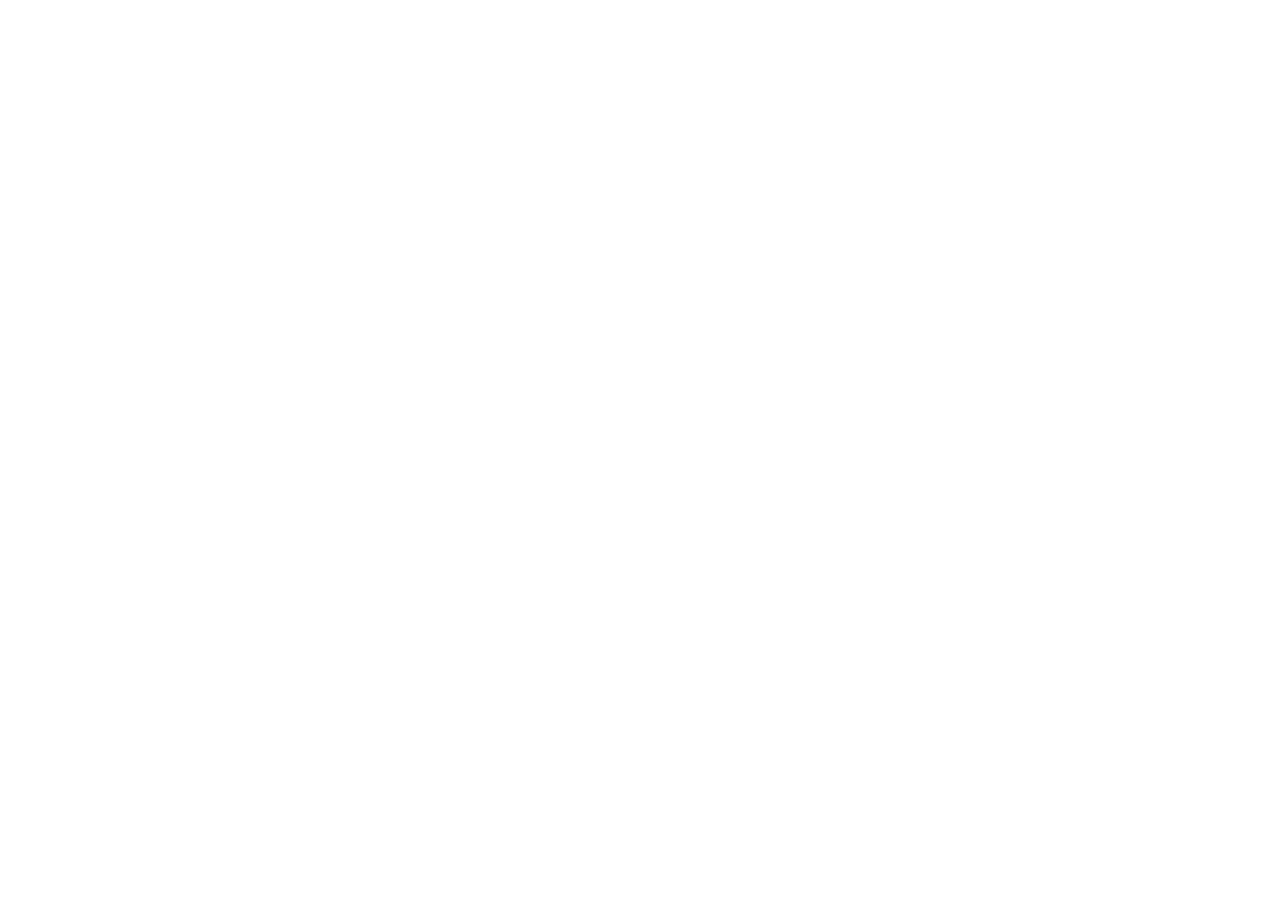
==== brum-ai/index.html @ 423e6ffe "Update index - change H1 to be 5.5em" ====
<!DOCTYPE html>
<html lang="en">
<head>
	
	<title>BRUM.AI</title>

	<link href='https://fonts.googleapis.com/css?family=Roboto' rel='stylesheet' type='text/css'>

	<style type="text/css">
		body {
			font-family: 'Roboto', sans-serif;
			padding-top: 20%;
		}
		
		h1 {
			font-size: 5.5em;
			font-weight: normal;
			margin: 0;
			text-align: center;
			width: 100%;
		}
		
		h4 {
			font-weight: normal;
			text-align: center;
		}
		
		p {
			font-weight: normal;
			text-align: center;
		}
		
		@-webkit-keyframes fadeIn { from { opacity: 0; } to { opacity: 1; } }
		@-moz-keyframes fadeIn { from { opacity: 0; } to { opacity: 1; } }
		@keyframes fadeIn { from { opacity: 0; } to { opacity: 1; } }
		
		.fade-in {
			opacity: 0;
			-webkit-animation: fadeIn ease-in 1;
			-moz-animation: fadeIn ease-in 1;
			animation: fadeIn ease-in 1;
			
			-webkit-animation-fill-mode: forwards;
			-moz-animation-fill-mode: forwards;
			animation-fill-mode: forwards;
			
			-webkit-animation-duration: 1s;
			-moz-animation-duration: 1s;
			animation-duration: 1s;
		}
		
		.fade-in.fast {
			-webkit-animation-delay: .1s;
			-moz-animation-delay: .1s;
			animation-delay: .1s;
		}
		
		.fade-in.slow {
			-webkit-animation-delay: 1.25s;
			-moz-animation-delay: 1.25s;
			animation-delay: 1.25s;
		}
	</style>
</head>
<body>
	<h1 class="fade-in fast">BRUM AI</h1>
	<h4 class="fade-in slow">A placeholder page for the design makeover of BRUM.AI 2020 </h4>
	
	<!-- Google Analytics to come here -->
	<!--<script></script>-->
</body>
</html>
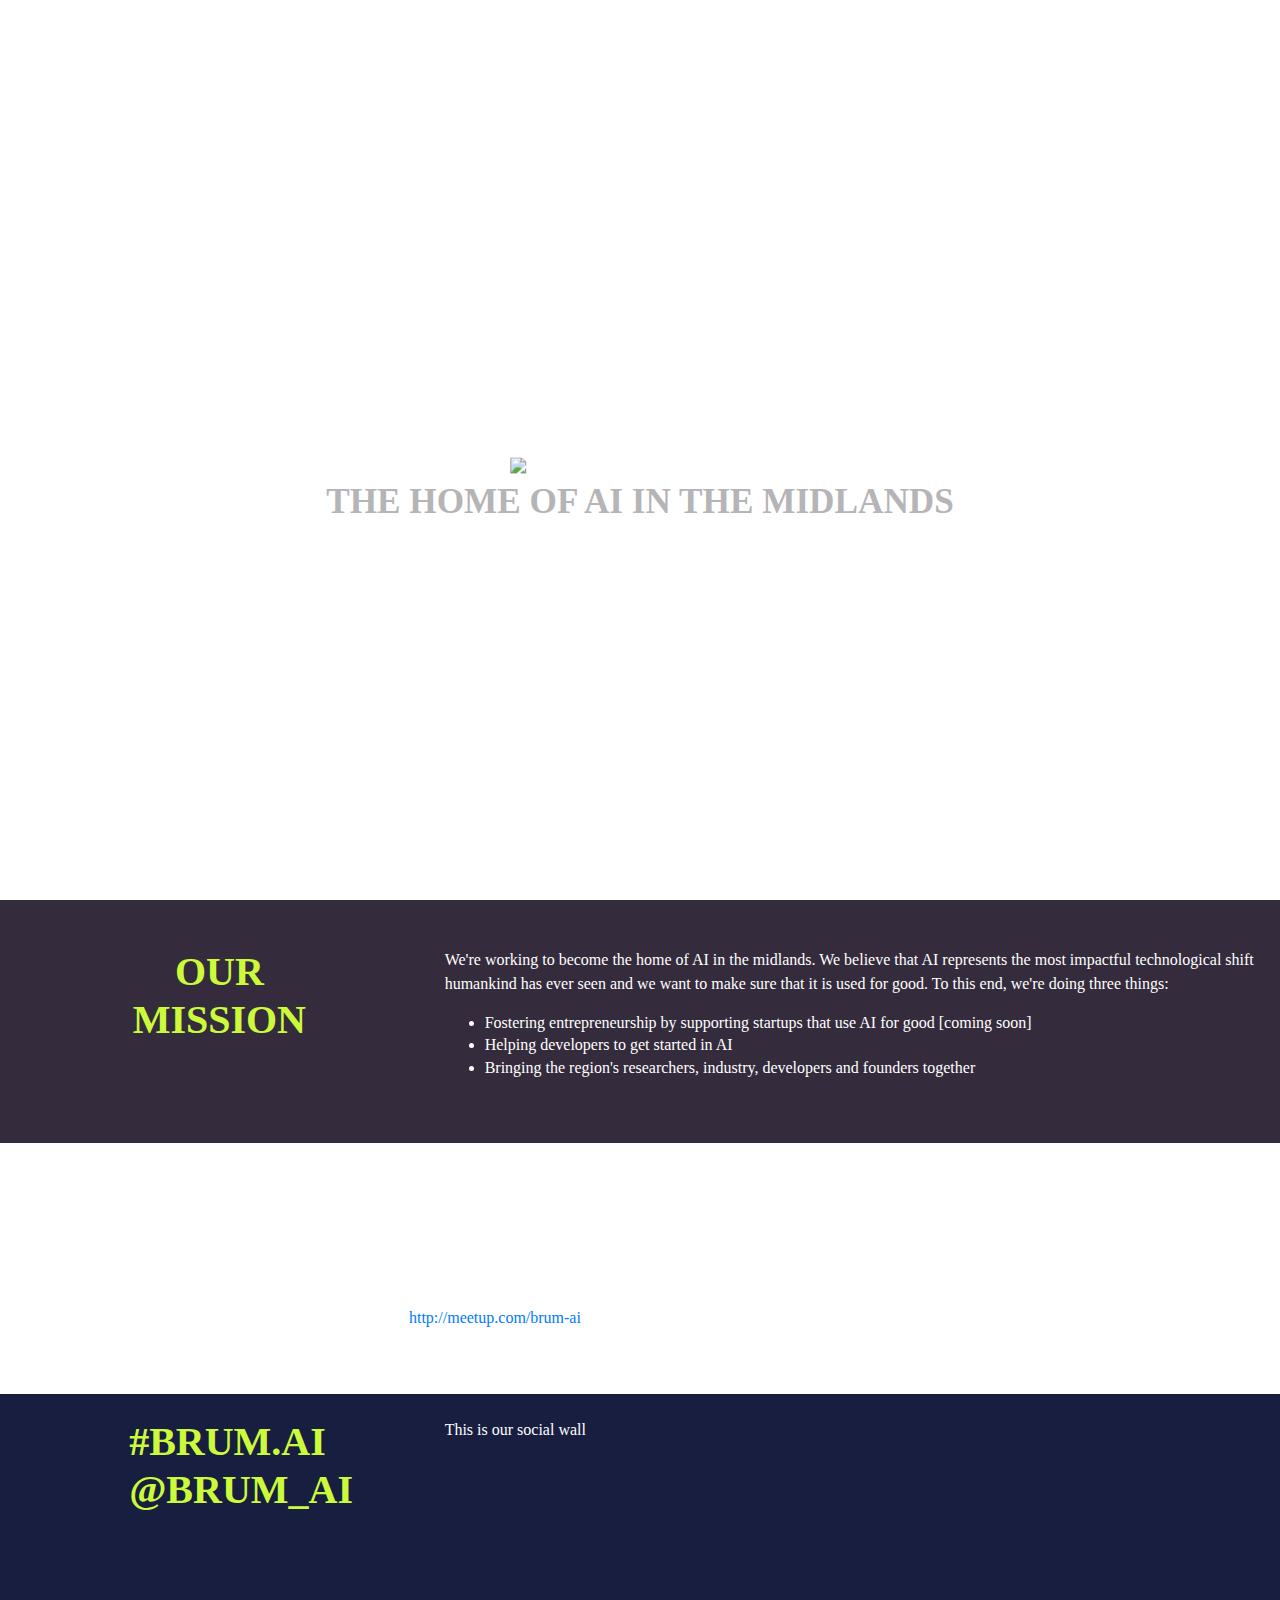
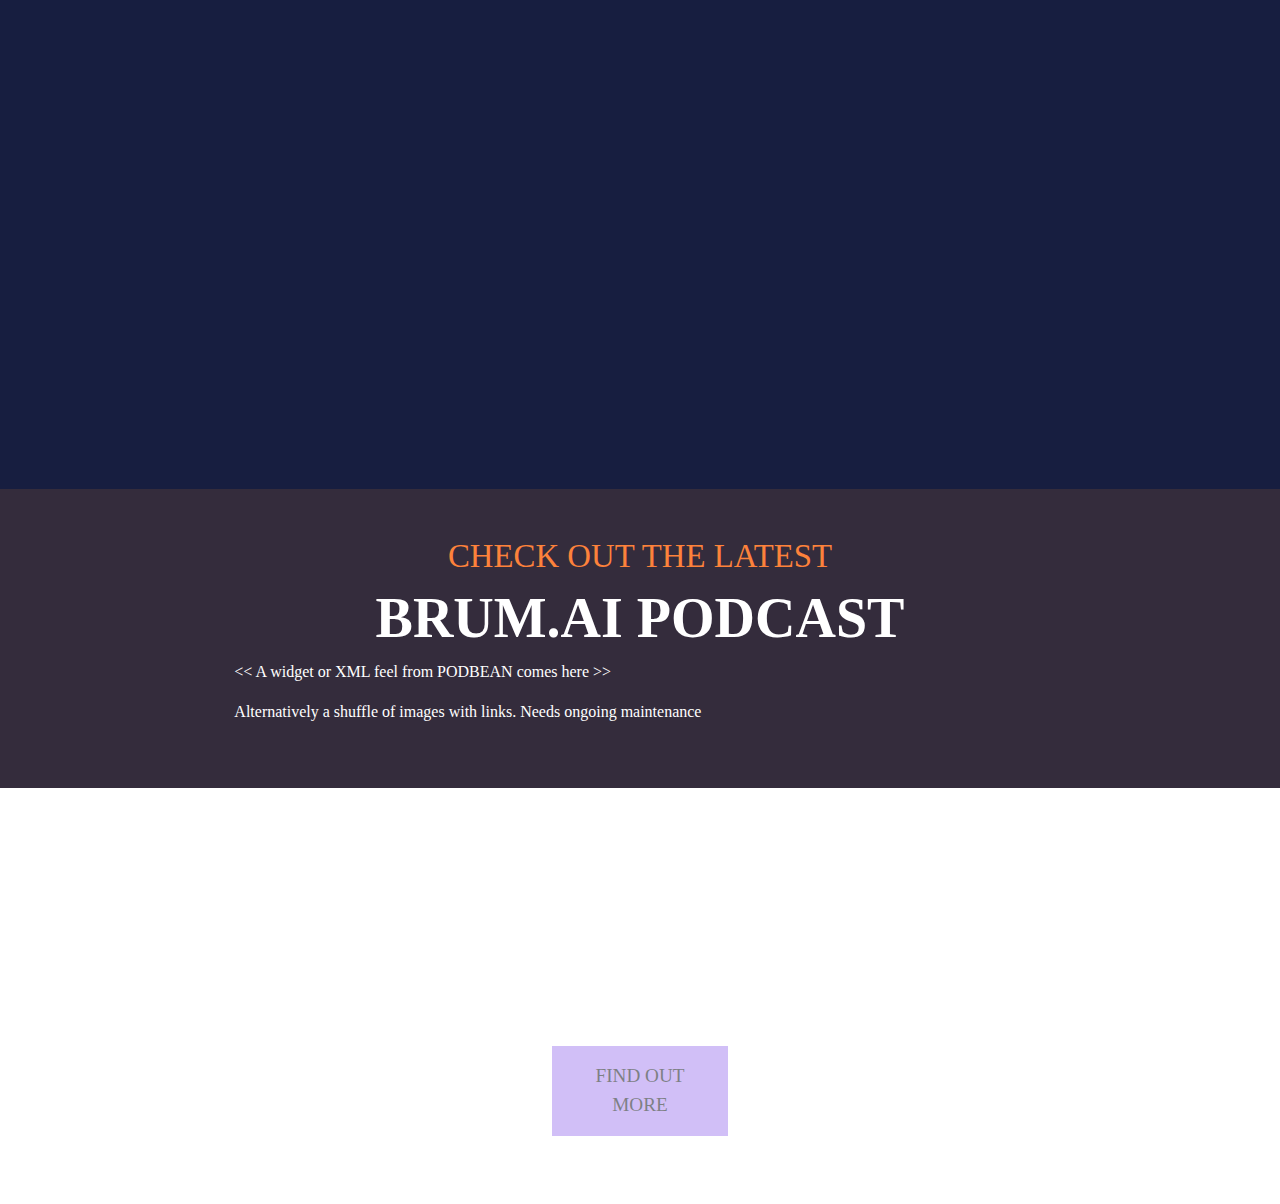
==== commit da019bb7: "Main logo added, lots of updates" ====
--- a/brum-ai/index.html
+++ b/brum-ai/index.html
@@ -1,72 +1,154 @@
 <!DOCTYPE html>
 <html lang="en">
-<head>
-	
-	<title>BRUM.AI</title>
 
-	<link href='https://fonts.googleapis.com/css?family=Roboto' rel='stylesheet' type='text/css'>
+  <head>
+    <meta charset="utf-8">
+    <!-- Bootstrap 4 is mobile-first - viewport -->
+    <meta name="viewport" content="width=device-width, initial-scale=1">
+    <!-- Bootstrap 4 CDN -->
+    <!-- Latest compiled and minified CSS -->
+    <link rel="stylesheet" href="https://maxcdn.bootstrapcdn.com/bootstrap/4.4.1/css/bootstrap.min.css">
+    <!-- Latest compiled JavaScript -->
+    <script src="https://maxcdn.bootstrapcdn.com/bootstrap/4.4.1/js/bootstrap.min.js"></script>
+    <!-- Our internal CSS sheet last -->
+    <link rel="stylesheet" type="text/css" href="style.css">
+    <title> BRUM AI </title>
+  </head>
 
-	<style type="text/css">
-		body {
-			font-family: 'Roboto', sans-serif;
-			padding-top: 20%;
-		}
-		
-		h1 {
-			font-size: 5.5em;
-			font-weight: normal;
-			margin: 0;
-			text-align: center;
-			width: 100%;
-		}
-		
-		h4 {
-			font-weight: normal;
-			text-align: center;
-		}
-		
-		p {
-			font-weight: normal;
-			text-align: center;
-		}
-		
-		@-webkit-keyframes fadeIn { from { opacity: 0; } to { opacity: 1; } }
-		@-moz-keyframes fadeIn { from { opacity: 0; } to { opacity: 1; } }
-		@keyframes fadeIn { from { opacity: 0; } to { opacity: 1; } }
-		
-		.fade-in {
-			opacity: 0;
-			-webkit-animation: fadeIn ease-in 1;
-			-moz-animation: fadeIn ease-in 1;
-			animation: fadeIn ease-in 1;
-			
-			-webkit-animation-fill-mode: forwards;
-			-moz-animation-fill-mode: forwards;
-			animation-fill-mode: forwards;
-			
-			-webkit-animation-duration: 1s;
-			-moz-animation-duration: 1s;
-			animation-duration: 1s;
-		}
-		
-		.fade-in.fast {
-			-webkit-animation-delay: .1s;
-			-moz-animation-delay: .1s;
-			animation-delay: .1s;
-		}
-		
-		.fade-in.slow {
-			-webkit-animation-delay: 1.25s;
-			-moz-animation-delay: 1.25s;
-			animation-delay: 1.25s;
-		}
-	</style>
-</head>
-<body>
-	<h1 class="fade-in fast">BRUM AI</h1>
-	<h4 class="fade-in slow">A placeholder page for the design makeover of BRUM.AI 2020 </h4>
-	
-	<!-- Google Analytics to come here -->
-	<!--<script></script>-->
-</body>
+  <body>
+  <!-- /* Section-1 Header with logo -->
+    <div class="view" id="section-1">
+        <div class="hero-block">
+            <img src="static/brumai.png" id="logo" alt="BRUM AI Logo Lime Graffiti Stencil">
+            <div>
+              <h1 class="heading heading-gray">THE HOME OF AI IN THE MIDLANDS</h1>
+            </div>
+        </div>
+      </div>
+
+    <!-- /* Section-2 Our Mission */ -->
+    <div id="section-2" class="container-fluid text-white align-items-center py-5 px-4">
+      <!-- Content Row -->
+      <div class="row">
+       <div class="col-sm-1"><!-- nothing here --></div>
+       <div class="col-sm-2">
+         <h1 class="heading heading-green">OUR MISSION</h1>
+       </div>
+       <div class="col-sm-1"><!-- nothing here --></div>
+       <div class="col-sm-8">
+         <p>We're working to become the home of AI in the midlands. We believe that AI represents the most impactful technological shift humankind has ever seen and we want to make sure that it is used for good. To this end, we're doing three things:</p>
+         <ul>
+           <li>Fostering entrepreneurship by supporting startups that use AI for good [coming soon]</li>
+           <li>Helping developers to get started in AI</li>
+           <li>Bringing the region's researchers, industry, developers and founders together</li>
+         </ul>
+       </div>
+      </div>
+    </div>
+
+
+    <!-- /* Section-3 Come Along */ -->
+    <div id="section-3" class="container-fluid text-white align-items-center py-5 px-4">
+
+      <div class="row">
+         <div class="col-sm-2"><!-- nothing here --></div>
+         <div class="col-sm-8">
+          <h1 class="heading heading-white">COME ALONG!</h1>
+         </div>
+         <div class="col-sm-2"><!-- nothing here --></div>
+      </div>
+      <div class="row">
+         <div class="col-sm-2"><!-- nothing here --></div>
+         <div class="col-sm-8">
+           <p>We meet at least once a month (usually more).</p>
+           <p>Check out our schedule on <a href="http://meetup.com/brum-ai" target="_self">http://meetup.com/brum-ai</a></p>
+           </div>
+         <div class="col-sm-2"><!-- nothing here --></div>
+       </div>
+      <div class="row">
+         <div class="col-sm-5"><!-- nothing here --></div>
+         <div class="col-sm-2"><!-- nothing here --></div>
+        <div class="col-sm-5"><!-- nothing here --></div>
+      </div>
+
+    </div>
+
+
+
+    <!-- /* Section-4 Social Wall Walls.io */ -->
+    <div id="section-4" class="container-fluid p-4 text-white" >
+      <div class="row">
+       <div class="col-sm-1"><!-- nothing here --></div>
+       <div class="col-sm-2" id="mission-div">
+         <h1 class="heading heading-green">#BRUM.AI @BRUM_AI</h1>
+       </div>
+       <div class="col-sm-1"><!-- nothing here --></div>
+       <div class="col-sm-8">
+         <p>This is our social wall</p>
+         <iframe allowfullscreen id="wallsio-iframe" src="https://walls.io/b6ayu?nobackground=1&amp;show_header=0" style="border:0;height:600px;width:100%" title="My social wall"></iframe>
+       </div>
+      </div>
+    </div>
+
+    <!-- /* Section-5 Podcast */ -->
+    <div id="section-5" class="container-fluid text-white align-items-center py-5 px-4">
+
+        <div class="row">
+           <div class="col-sm-2"><!-- nothing here --></div>
+           <div class="col-sm-8">
+             <h5 class="heading heading-orange">CHECK OUT THE LATEST</h5>
+             <h1 class="heading heading-white">BRUM.AI PODCAST</h1>
+           </div>
+           <div class="col-sm-2"><!-- nothing here --></div>
+        </div>
+        <div class="row">
+           <div class="col-sm-2"><!-- nothing here --></div>
+           <div class="col-sm-8">
+             <p> << A widget or XML feel from PODBEAN comes here >> </p>
+             <p> Alternatively a shuffle of images with links. Needs ongoing maintenance</p>
+             </div>
+           <div class="col-sm-2"><!-- nothing here --></div>
+         </div>
+        <div class="row">
+           <div class="col-sm-5"><!-- nothing here --></div>
+           <div class="col-sm-2"><!-- nothing here --></div>
+          <div class="col-sm-5"><!-- nothing here --></div>
+        </div>
+
+    </div>
+
+    <!-- Section-6 Volunteers */ -->
+    <div id="section-6" class="container-fluid text-white align-items-center py-5 px-4">
+
+      <div class="row">
+         <div class="col-sm-2"><!-- nothing here --></div>
+         <div class="col-sm-8">
+           <h1 class="heading heading-white">WE'RE LOOKING FOR VOLUNTEERS</h1>
+         </div>
+         <div class="col-sm-2"><!-- nothing here --></div>
+      </div>
+
+      <div class="row">
+         <div class="col-sm-2"><!-- nothing here --></div>
+         <div class="col-sm-8">
+           <p>BrumAI is run entirely by volunteers for free. We think Birmingham can become the UK city of choice to start an AI startup and we think that's well worth volunteering for. If you'd like to muck in and help make a big impact, get in touch!</p>
+           </div>
+         <div class="col-sm-2"><!-- nothing here --></div>
+       </div>
+
+      <div class="row">
+         <div class="col-sm-5"><!-- nothing here --></div>
+         <div class="col-sm-2">
+          <p><button class="button">FIND OUT MORE</button></p>
+        </div>
+        <div class="col-sm-5"><!-- nothing here --></div>
+      </div>
+
+    </div>
+
+
+<!-- testing area below-->
+
+
+  </body>
 </html>
--- a/brum-ai/style.css
+++ b/brum-ai/style.css
@@ -0,0 +1,220 @@
+
+/* BRUM.AI
+-- PROJECT BRUM.AI details
+-- URL https://brum.ai
+-- Designer Kylie Lee
+-- URL https://www.behance.net/kydsnr | https://kydsnr.com/ | https://www.behance.net/gallery/89957149/BrumAI-Branding
+-- Coding versions
+-- Code v1.0 Atanas Kozarev github.com/ultraasi-atanas | Date April 2020
+-- Code v1.2 TBC
+ */
+
+
+/* Full view elements */
+html, body, header, .view {
+  height: 100%;
+  max-width: 100%;
+  margin: 0;
+  padding: 0;
+  top:0;
+}
+
+@media (max-width: 768px) {
+  html, body, header, .view {
+    height:100vh;
+    max-width: 100%;
+    top:0;
+  }
+}
+/* FONTS  font-weight: normal|bold|bolder|lighter|number|initial|inherit; */
+
+@font-face {
+  font-family: BrumAI-text;
+  src: url(static/bevietnam-regular.ttf);
+}
+
+@font-face {
+  font-family: BrumAI-headings;
+  src: url(static/heavitas.ttf);
+}
+
+/* Default text, Anywhere */
+* {
+  font-family: BrumAI-text;
+}
+
+
+/* Headings */
+
+.heading {
+  font-family: BrumAI-headings;
+  text-align: center;
+  vertical-align: middle;
+  font-weight: 900;
+}
+
+.heading-green {
+  color: #ccfa3b; //YellowGreen-ish
+}
+
+.heading-white {
+  font-size: 3.5em; /* a larger font */
+  color: White;
+}
+
+.heading-gray {
+  font-size: 2.2em;
+  color: #b5b4b7; /*Gray*/
+}
+
+.heading-orange {
+  font-size: 2.05em; /* Orange heading is smaller than the rest */
+  font-weight: 300; /* a lighter font */
+  color: #fd823b /*Orange*/
+}
+
+@media only screen and (max-width: 812px) {
+  .heading-green {
+    font-size: 1.9em;
+  }
+
+  .heading-white {
+    font-size: 1.9em;
+  }
+
+  .heading-gray {
+    font-size: 1.3em;
+  }
+
+  .heading-orange {
+    font-size: 1.2em;
+  }
+}
+
+/* bullet styles */
+li {
+  line-height: 1.4;
+}
+
+ul li {
+  list-style-image: url("static/bullet.png");
+}
+
+/* Buttons */
+.button {
+  background-color: #B395F2; /* Like purple */
+  border: none;
+  color: #282C34;  /* Text colour - Dark Gray like Atom */
+  padding: 16px 32px;
+  text-align: center;
+  font-size: 1.2em;
+  margin: 4px 2px;
+  opacity: 0.6;
+  transition: 0.3s;
+  display: inline-block;
+  text-decoration: none;
+  cursor: pointer;
+  vertical-align: middle;
+}
+
+.button:hover {
+  opacity: 1
+}
+
+
+/* + + + + + + + + + */
+/* Logo and Logotext */
+.hero-block {
+  text-align: center;
+  position: absolute;
+  top: 50%;
+  left: 50%;
+  transform: translate(-50%, -50%);
+  color: white;
+}
+
+ #logo {
+   height:433px;
+   max-height:433px;
+   margin-top: 89px;
+}
+
+@media only screen and (max-width: 812px) {
+  #logo {
+  height:213px;
+  max-height:213px;
+  margin-top: 89px;
+  }
+}
+
+/* #logo-text-div {
+  height:433px;
+  max-height:433px;
+}
+
+@media only screen and (max-height: 768px) {
+  #logo-text-div {
+    height:213px;
+    max-height:213px;
+  }
+} */
+
+/* iPad :: min-values in media rule */
+@media only screen and (min-width:765px) and (min-height:1023px) {
+  #logo {
+    height:433px;
+    max-height:433px;
+    margin-top: 89px;
+  }
+
+  #logo-text-div {
+    height:433px;
+    max-height:433px;
+  }
+
+  .heading-gray {
+    font-size: 2.2em;
+    color: #b5b4b7; /*Gray*/
+  }
+}
+
+ /* Section-1 Header with logo */
+ #section-1 {
+  background-image: /*linear-gradient(rgba(0, 0, 0, 0.5), rgba(0, 0, 0, 0.5)),*/ url("static/section-1.jpg");
+  background-repeat: no-repeat;
+  background-size: cover;
+  background-position: center;
+  position: relative;
+
+ }
+
+
+/* Section-2 Our Mission */
+#section-2 {
+  background-color: #342C3C;
+}
+
+/* Section-3 Come Along - uses card class bootstrap */
+#section-3 {
+  background-image: url('static/section-3.png');
+  background-repeat: no-repeat;
+  background-size: cover;
+  background-position: center center;
+}
+
+/* Section-4 Social Wall Walls.io */
+#section-4 {
+  background-color: #171E40; /* used MidnightBlue before */
+}
+
+/* Section-5 Podcast */
+#section-5 {
+  background-color: #342C3C;
+}
+/* Section-6 Volunteers */
+#section-6 {
+  background-image: url('static/section-6.png');
+  background-repeat: no-repeat;
+  background-size: cover;
+  background-position: center center;
+}
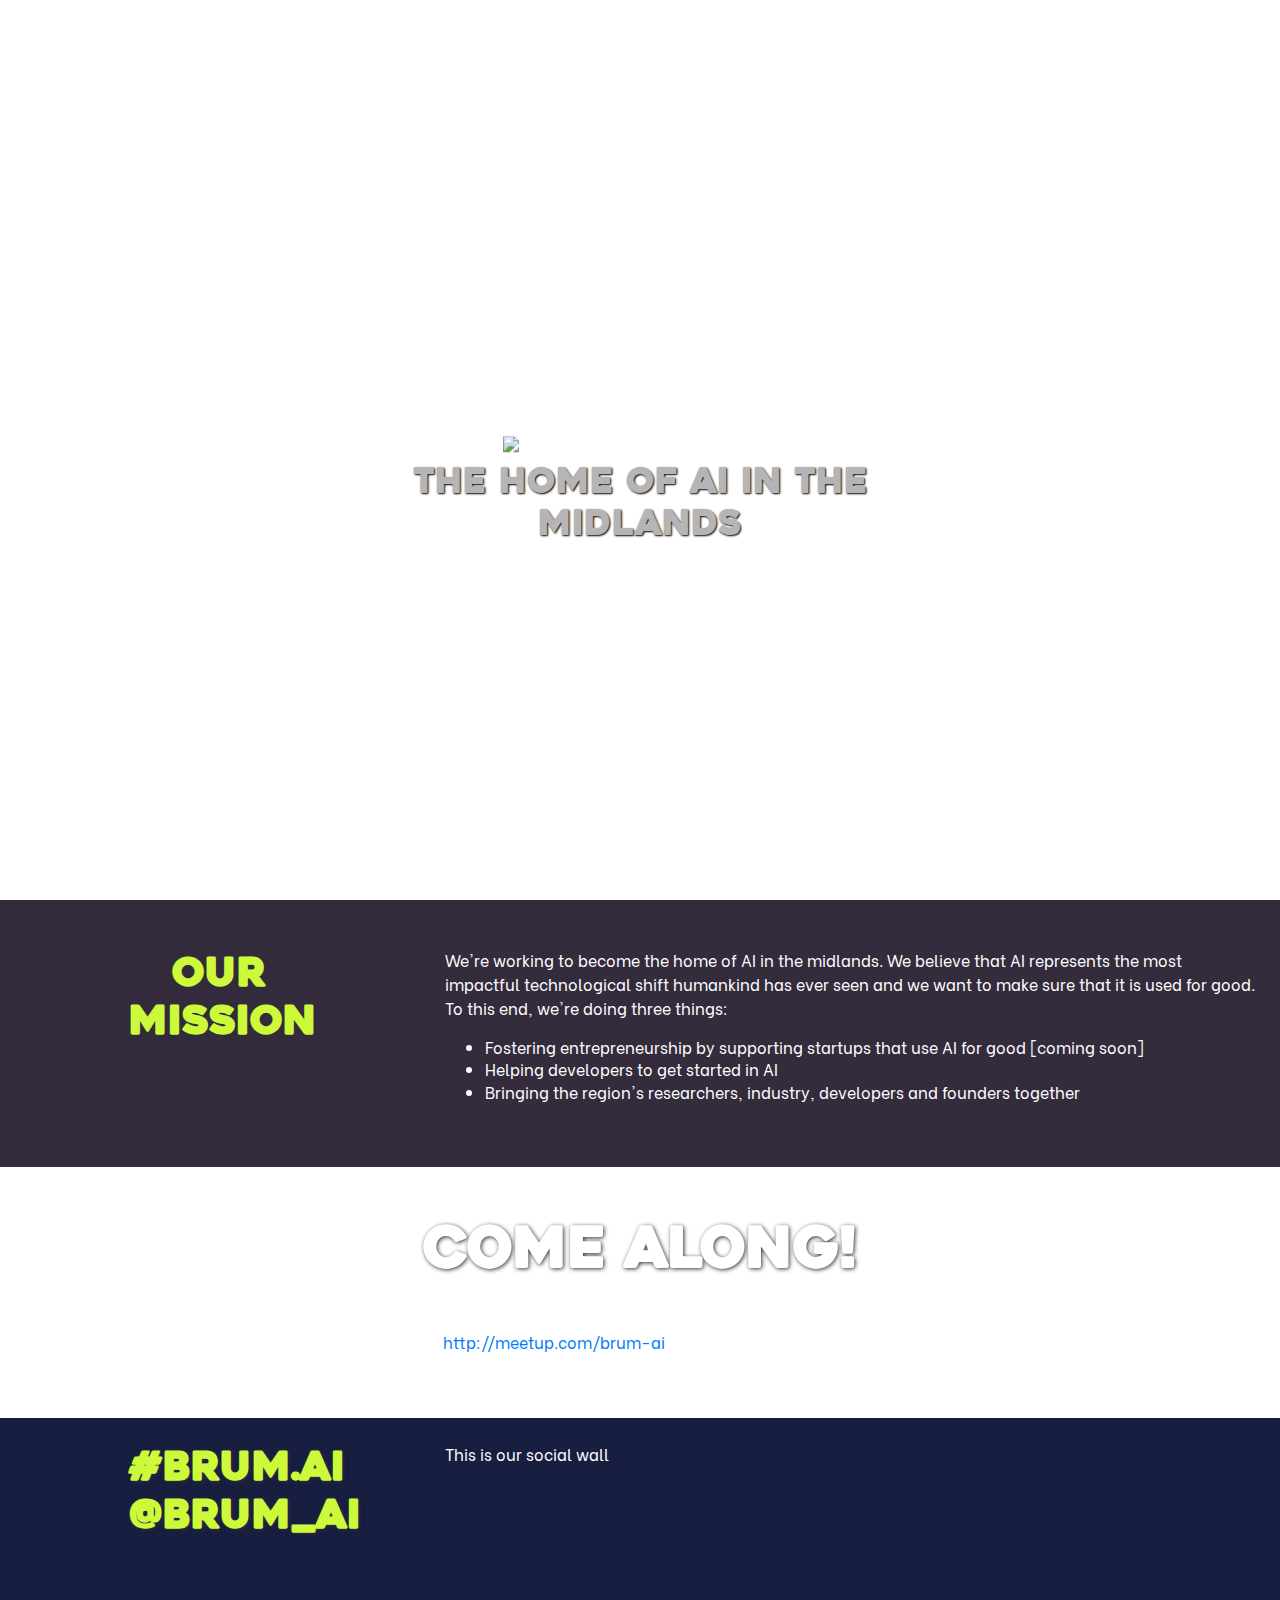
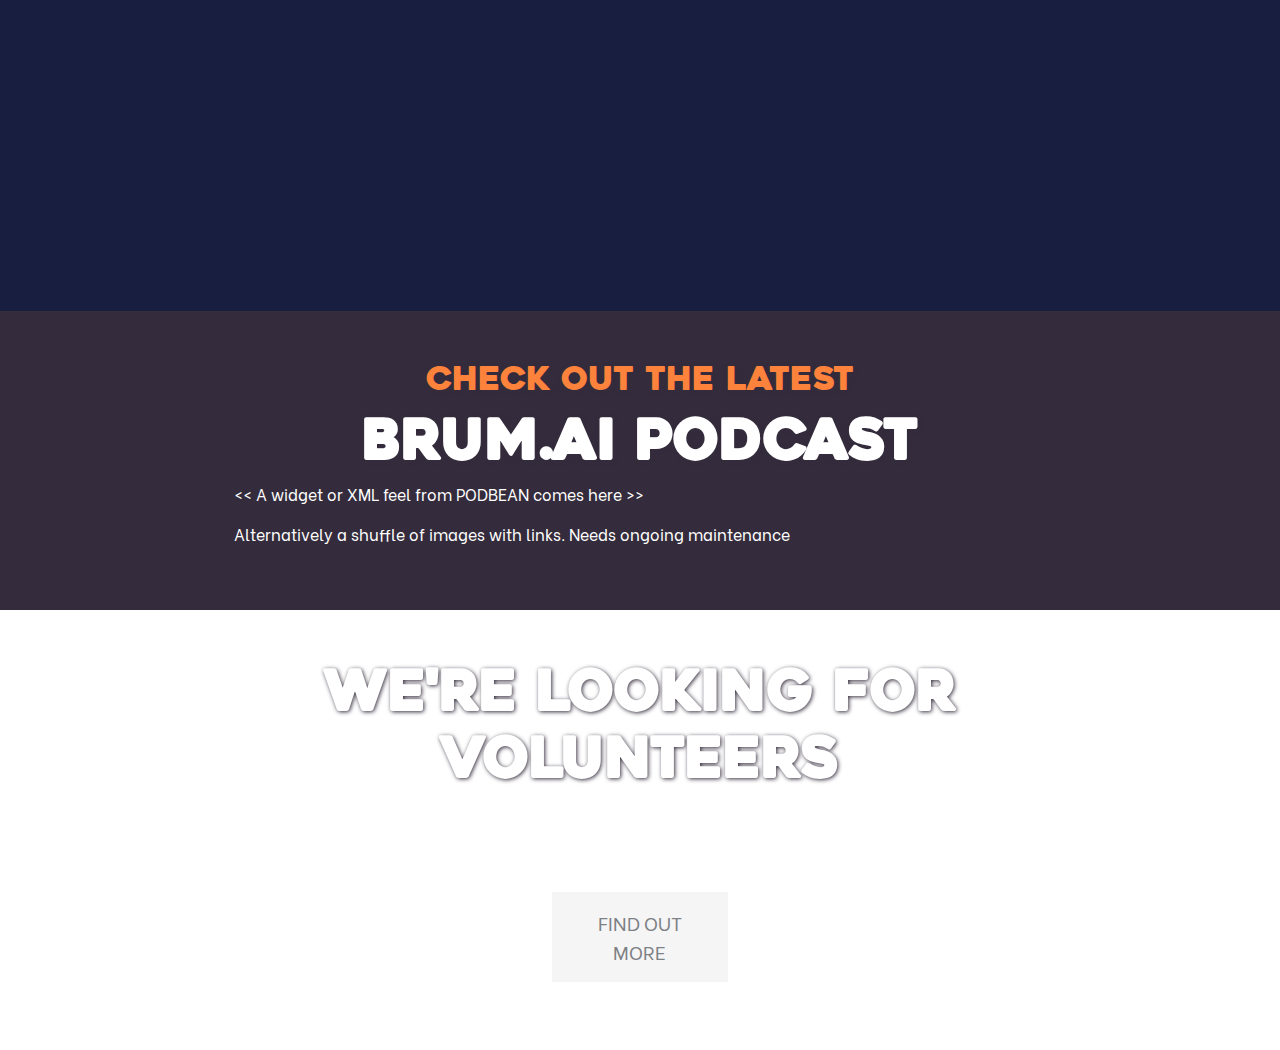
==== commit e09af1be: "Added Shadows to most headings" ====
--- a/brum-ai/index.html
+++ b/brum-ai/index.html
@@ -85,7 +85,9 @@
        <div class="col-sm-1"><!-- nothing here --></div>
        <div class="col-sm-8">
          <p>This is our social wall</p>
-         <iframe allowfullscreen id="wallsio-iframe" src="https://walls.io/b6ayu?nobackground=1&amp;show_header=0" style="border:0;height:600px;width:100%" title="My social wall"></iframe>
+         <!-- <iframe allowfullscreen id="wallsio-iframe" src="https://walls.io/b6ayu?nobackground=1&amp;show_header=0" style="border:0;height:600px;width:100%" title="My social wall"></iframe> -->
+      <!-- <iframe allowfullscreen id="wallsio-iframe" src="https://walls.io/b6ayu?nobackground=1&amp;show_header=0&amp;initial_posts=4" style="border:0;height:400px;width:100%" title="My social wall"></iframe> -->
+        <iframe allowfullscreen id="wallsio-iframe" src="https://walls.io/b6ayu?nobackground=1&amp;show_header=0&amp;scrollable=0&amp;initial_posts=4" style="border:0;height:400px;width:80%" title="My social wall"></iframe>
        </div>
       </div>
     </div>
--- a/brum-ai/style.css
+++ b/brum-ai/style.css
@@ -51,6 +51,7 @@
   text-align: center;
   vertical-align: middle;
   font-weight: 900;
+  text-shadow: #342C3C 0.05rem 0.05rem 0.295rem;
 }
 
 .heading-green {
@@ -64,7 +65,9 @@
 
 .heading-gray {
   font-size: 2.2em;
+  font-weight: 300; /* a lighter font */
   color: #b5b4b7; /*Gray*/
+  text-shadow: Black 1px 1px 2px; /*heavier shadow */
 }
 
 .heading-orange {
@@ -102,25 +105,31 @@
 
 /* Buttons */
 .button {
-  background-color: #B395F2; /* Like purple */
   border: none;
   color: #282C34;  /* Text colour - Dark Gray like Atom */
   padding: 16px 32px;
   text-align: center;
+  text-decoration: none;
+  display: inline-block;
   font-size: 1.2em;
   margin: 4px 2px;
+  cursor: pointer;
   opacity: 0.6;
   transition: 0.3s;
-  display: inline-block;
-  text-decoration: none;
-  cursor: pointer;
   vertical-align: middle;
+}
+
+.b-PurpleGradient {
+    background-color: #B395F2; /* Background color - Like purple */
+}
+
+.b-YellowGreen {
+    background-color: #ccfa3b; /* Background color - Yellow Green */
 }
 
 .button:hover {
   opacity: 1
 }
-
 
 /* + + + + + + + + + */
 /* Logo and Logotext */
@@ -175,6 +184,7 @@
   .heading-gray {
     font-size: 2.2em;
     color: #b5b4b7; /*Gray*/
+    text-shadow: 3px 3px 3px black;
   }
 }
 
@@ -188,10 +198,9 @@
 
  }
 
-
 /* Section-2 Our Mission */
 #section-2 {
-  background-color: #342C3C;
+  background-color: #342C3C;  /* dark blue gray */
 }
 
 /* Section-3 Come Along - uses card class bootstrap */
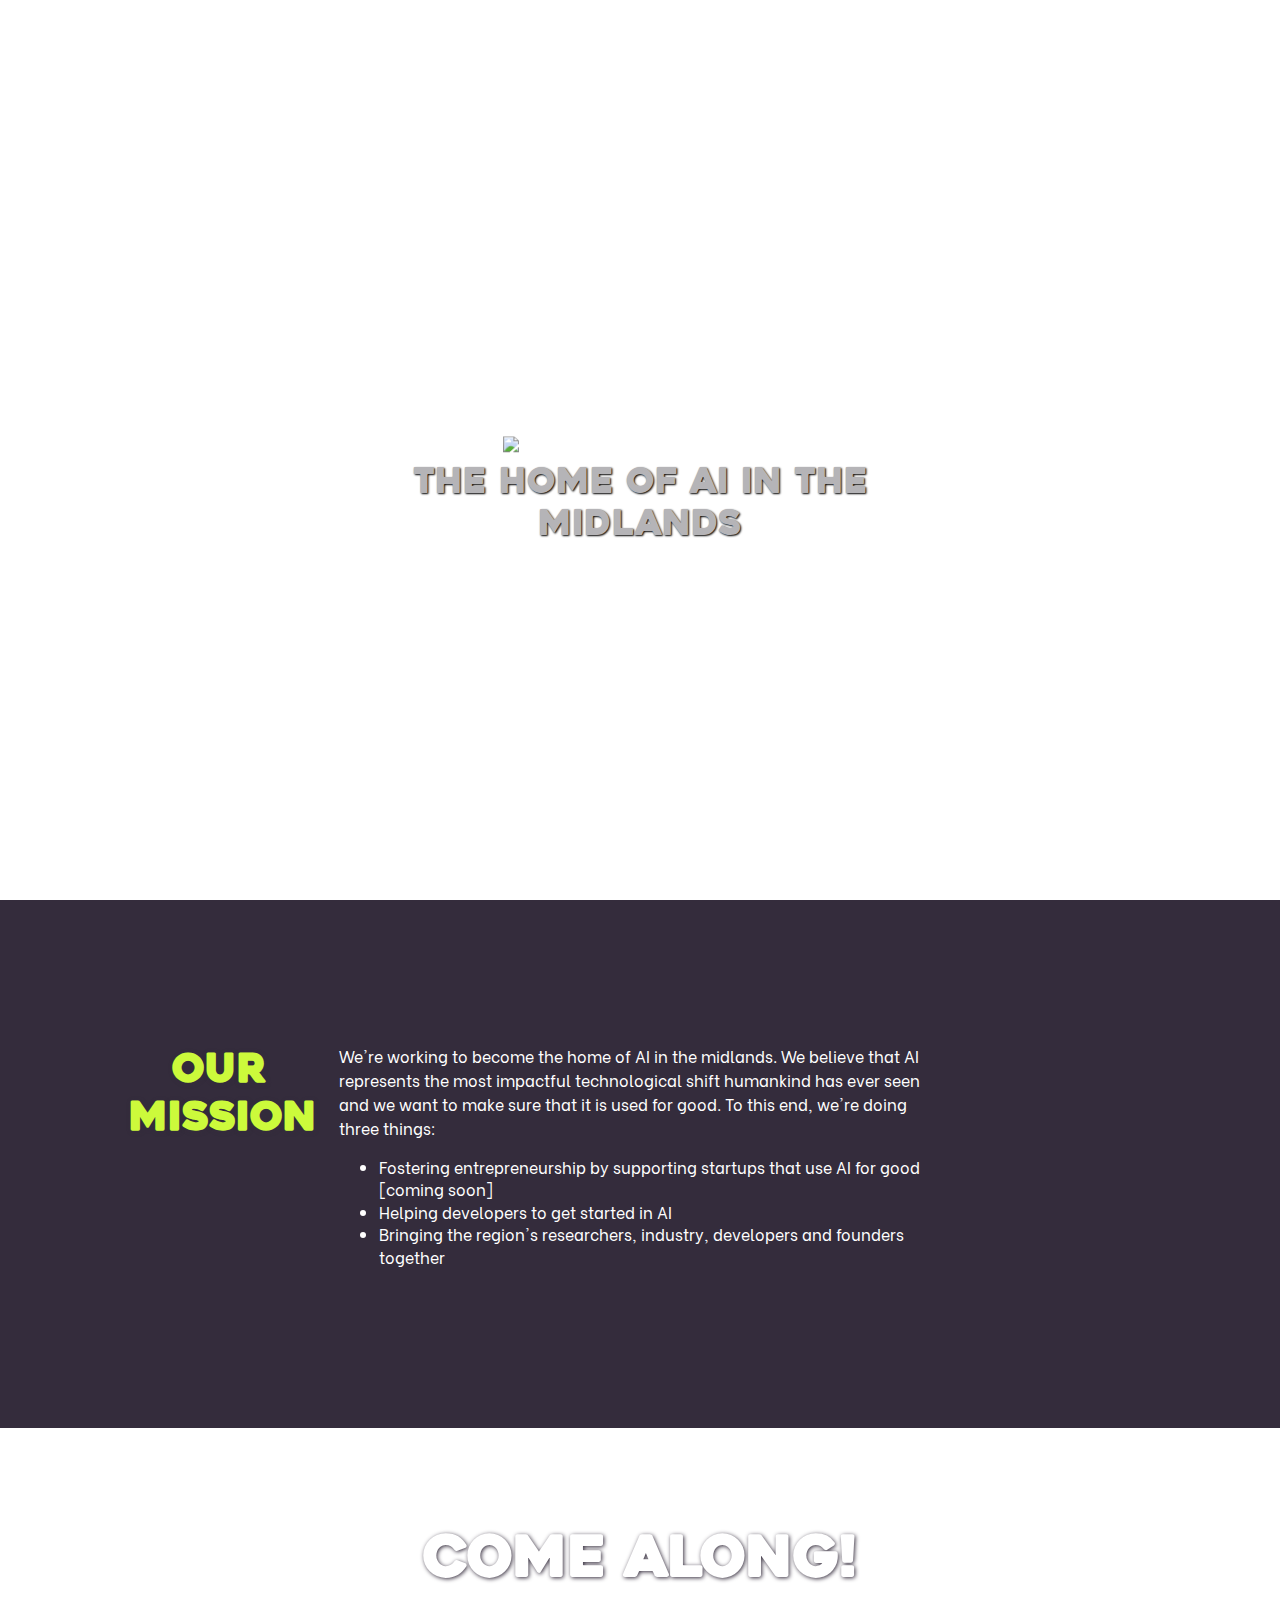
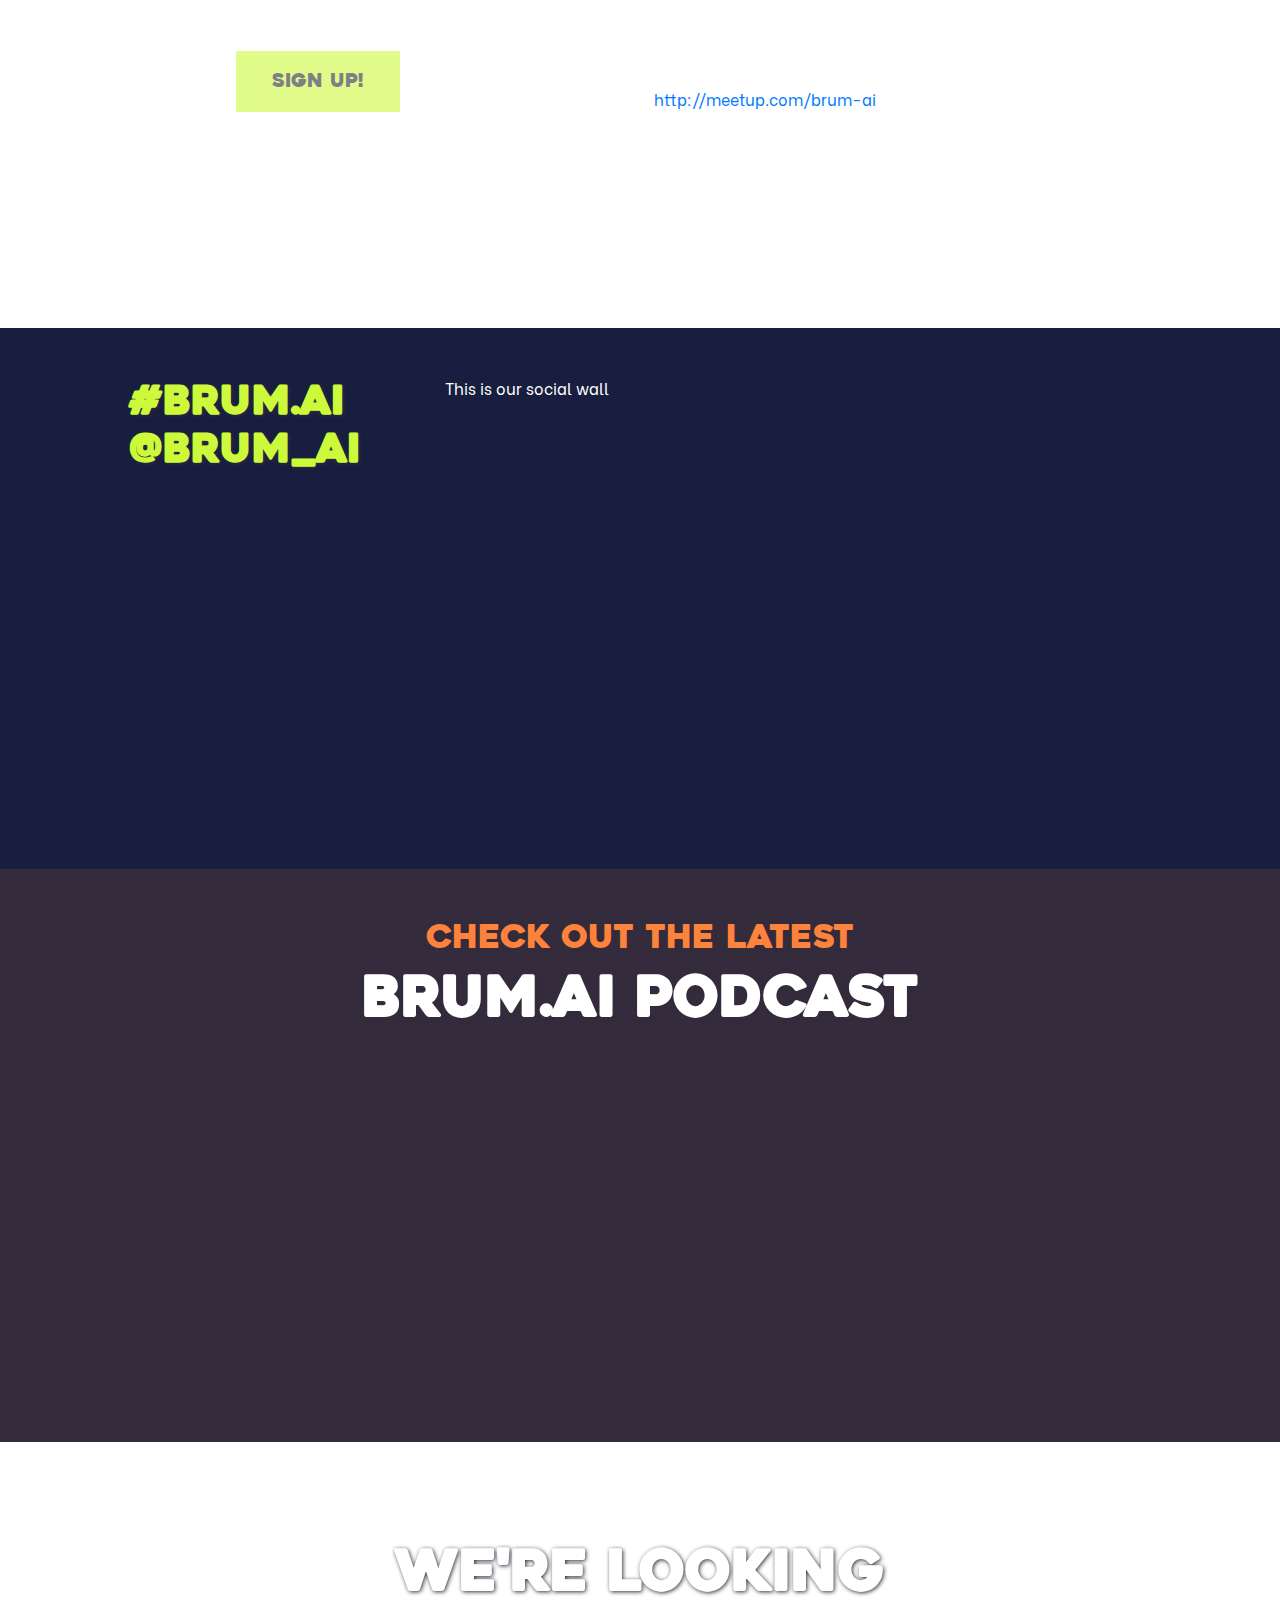
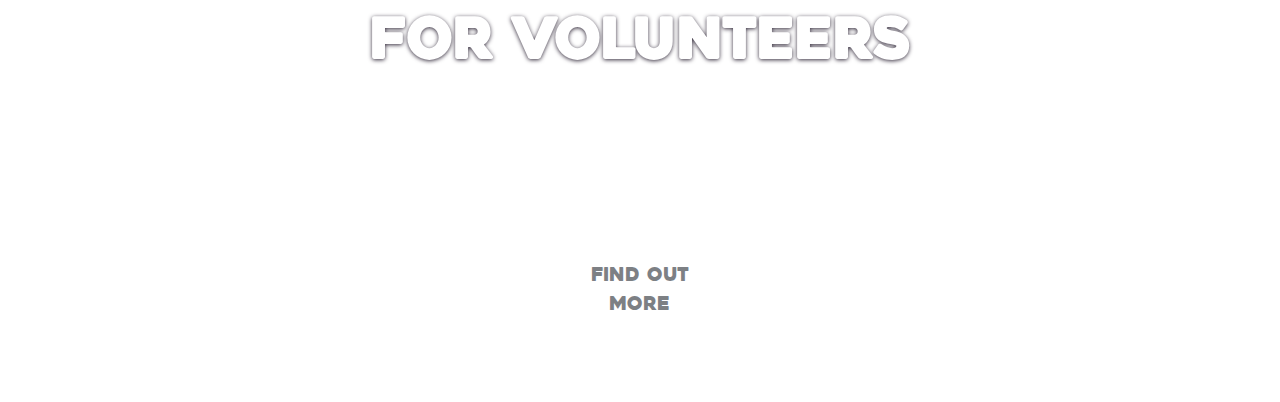
==== commit cfc57098: "Updates (Podcasts, Buttons, Padding) 6th May" ====
--- a/brum-ai/index.html
+++ b/brum-ai/index.html
@@ -16,6 +16,9 @@
   </head>
 
   <body>
+
+
+
   <!-- /* Section-1 Header with logo -->
     <div class="view" id="section-1">
         <div class="hero-block">
@@ -28,14 +31,15 @@
 
     <!-- /* Section-2 Our Mission */ -->
     <div id="section-2" class="container-fluid text-white align-items-center py-5 px-4">
-      <!-- Content Row -->
+
+      <div class="row py-5"></div>
+
       <div class="row">
-       <div class="col-sm-1"><!-- nothing here --></div>
+       <div class="col-sm-1"></div>
        <div class="col-sm-2">
          <h1 class="heading heading-green">OUR MISSION</h1>
        </div>
-       <div class="col-sm-1"><!-- nothing here --></div>
-       <div class="col-sm-8">
+       <div class="col-sm-6">
          <p>We're working to become the home of AI in the midlands. We believe that AI represents the most impactful technological shift humankind has ever seen and we want to make sure that it is used for good. To this end, we're doing three things:</p>
          <ul>
            <li>Fostering entrepreneurship by supporting startups that use AI for good [coming soon]</li>
@@ -43,40 +47,46 @@
            <li>Bringing the region's researchers, industry, developers and founders together</li>
          </ul>
        </div>
-      </div>
+       <div class="col-sm-2"></div>
+     </div>
+
+
+     <div class="row py-5"></div>
+
     </div>
 
 
     <!-- /* Section-3 Come Along */ -->
     <div id="section-3" class="container-fluid text-white align-items-center py-5 px-4">
 
-      <div class="row">
+      <div class="row py-5">
          <div class="col-sm-2"><!-- nothing here --></div>
          <div class="col-sm-8">
           <h1 class="heading heading-white">COME ALONG!</h1>
          </div>
          <div class="col-sm-2"><!-- nothing here --></div>
       </div>
+
       <div class="row">
-         <div class="col-sm-2"><!-- nothing here --></div>
-         <div class="col-sm-8">
+         <div class="col-sm-2"></div>
+         <div class="col-sm-2">
+           <p><button class="button b-YellowGreen">SIGN UP!</button></p>
+         </div>
+         <!-- <div class="col-sm-1"></div> -->
+         <div class="col-sm-6">
            <p>We meet at least once a month (usually more).</p>
            <p>Check out our schedule on <a href="http://meetup.com/brum-ai" target="_self">http://meetup.com/brum-ai</a></p>
            </div>
          <div class="col-sm-2"><!-- nothing here --></div>
        </div>
-      <div class="row">
-         <div class="col-sm-5"><!-- nothing here --></div>
-         <div class="col-sm-2"><!-- nothing here --></div>
-        <div class="col-sm-5"><!-- nothing here --></div>
-      </div>
 
     </div>
 
 
 
     <!-- /* Section-4 Social Wall Walls.io */ -->
-    <div id="section-4" class="container-fluid p-4 text-white" >
+    <div id="section-4" class="container-fluid py-5 px-4 text-white" >
+
       <div class="row">
        <div class="col-sm-1"><!-- nothing here --></div>
        <div class="col-sm-2" id="mission-div">
@@ -90,6 +100,7 @@
         <iframe allowfullscreen id="wallsio-iframe" src="https://walls.io/b6ayu?nobackground=1&amp;show_header=0&amp;scrollable=0&amp;initial_posts=4" style="border:0;height:400px;width:80%" title="My social wall"></iframe>
        </div>
       </div>
+
     </div>
 
     <!-- /* Section-5 Podcast */ -->
@@ -103,14 +114,16 @@
            </div>
            <div class="col-sm-2"><!-- nothing here --></div>
         </div>
+
         <div class="row">
-           <div class="col-sm-2"><!-- nothing here --></div>
-           <div class="col-sm-8">
-             <p> << A widget or XML feel from PODBEAN comes here >> </p>
-             <p> Alternatively a shuffle of images with links. Needs ongoing maintenance</p>
-             </div>
-           <div class="col-sm-2"><!-- nothing here --></div>
+           <div class="col-sm-3"><!-- nothing here --></div>
+           <div class="col-sm-6 py-5">
+              <iframe src="https://feed.mikle.com/widget/v2/129029/?preloader-text=Loading" height="254px" width="100%" class="fw-iframe" scrolling="no" frameborder="0"></iframe>
+              <!-- Single box <iframe src="https://feed.mikle.com/widget/v2/129029/?preloader-text=Loading" height="326px" width="400px" class="fw-iframe" scrolling="no" frameborder="0"></iframe> -->
+          </div>
+          <div class="col-sm-3"><!-- nothing here --></div>
          </div>
+
         <div class="row">
            <div class="col-sm-5"><!-- nothing here --></div>
            <div class="col-sm-2"><!-- nothing here --></div>
@@ -123,25 +136,25 @@
     <div id="section-6" class="container-fluid text-white align-items-center py-5 px-4">
 
       <div class="row">
-         <div class="col-sm-2"><!-- nothing here --></div>
-         <div class="col-sm-8">
+         <div class="col-sm-3"><!-- nothing here --></div>
+         <div class="col-sm-6 py-5">
            <h1 class="heading heading-white">WE'RE LOOKING FOR VOLUNTEERS</h1>
          </div>
-         <div class="col-sm-2"><!-- nothing here --></div>
+         <div class="col-sm-3"><!-- nothing here --></div>
       </div>
 
       <div class="row">
-         <div class="col-sm-2"><!-- nothing here --></div>
-         <div class="col-sm-8">
+         <div class="col-sm-3"><!-- nothing here --></div>
+         <div class="col-sm-6">
            <p>BrumAI is run entirely by volunteers for free. We think Birmingham can become the UK city of choice to start an AI startup and we think that's well worth volunteering for. If you'd like to muck in and help make a big impact, get in touch!</p>
            </div>
-         <div class="col-sm-2"><!-- nothing here --></div>
+         <div class="col-sm-3"><!-- nothing here --></div>
        </div>
 
       <div class="row">
          <div class="col-sm-5"><!-- nothing here --></div>
          <div class="col-sm-2">
-          <p><button class="button">FIND OUT MORE</button></p>
+          <p><button class="button b-White">FIND OUT MORE</button></p>
         </div>
         <div class="col-sm-5"><!-- nothing here --></div>
       </div>
@@ -152,5 +165,6 @@
 <!-- testing area below-->
 
 
+
   </body>
 </html>
--- a/brum-ai/style.css
+++ b/brum-ai/style.css
@@ -26,11 +26,14 @@
     top:0;
   }
 }
+
+
 /* FONTS  font-weight: normal|bold|bolder|lighter|number|initial|inherit; */
 
 @font-face {
   font-family: BrumAI-text;
   src: url(static/bevietnam-regular.ttf);
+
 }
 
 @font-face {
@@ -38,9 +41,10 @@
   src: url(static/heavitas.ttf);
 }
 
-/* Default text, Anywhere */
+/* ALL TEXT */
 * {
   font-family: BrumAI-text;
+  letter-spacing: normal;
 }
 
 
@@ -107,11 +111,12 @@
 .button {
   border: none;
   color: #282C34;  /* Text colour - Dark Gray like Atom */
-  padding: 16px 32px;
+  padding: 16px 16px;
   text-align: center;
   text-decoration: none;
   display: inline-block;
   font-size: 1.2em;
+  font-family: BrumAI-headings;
   margin: 4px 2px;
   cursor: pointer;
   opacity: 0.6;
@@ -120,18 +125,24 @@
 }
 
 .b-PurpleGradient {
-    background-color: #B395F2; /* Background color - Like purple */
+    background-color: #B395F2; /* Button Background color - Like purple */
 }
 
 .b-YellowGreen {
-    background-color: #ccfa3b; /* Background color - Yellow Green */
+    background-color: #ccfa3b; /* Button Background color - Yellow Green */
+    padding: 16px 36px;
+
+}
+
+.b-White {
+    background-color: White; /* Button Background color - White */
 }
 
 .button:hover {
   opacity: 1
 }
 
-/* + + + + + + + + + */
+
 /* Logo and Logotext */
 .hero-block {
   text-align: center;
@@ -208,7 +219,8 @@
   background-image: url('static/section-3.png');
   background-repeat: no-repeat;
   background-size: cover;
-  background-position: center center;
+  background-position: center;
+  min-height: 500px;
 }
 
 /* Section-4 Social Wall Walls.io */
@@ -218,12 +230,12 @@
 
 /* Section-5 Podcast */
 #section-5 {
-  background-color: #342C3C;
+  background-color: #342C3C;  /* some dark colour */
 }
 /* Section-6 Volunteers */
 #section-6 {
   background-image: url('static/section-6.png');
   background-repeat: no-repeat;
   background-size: cover;
-  background-position: center center;
-}
+  background-position: center;
+}
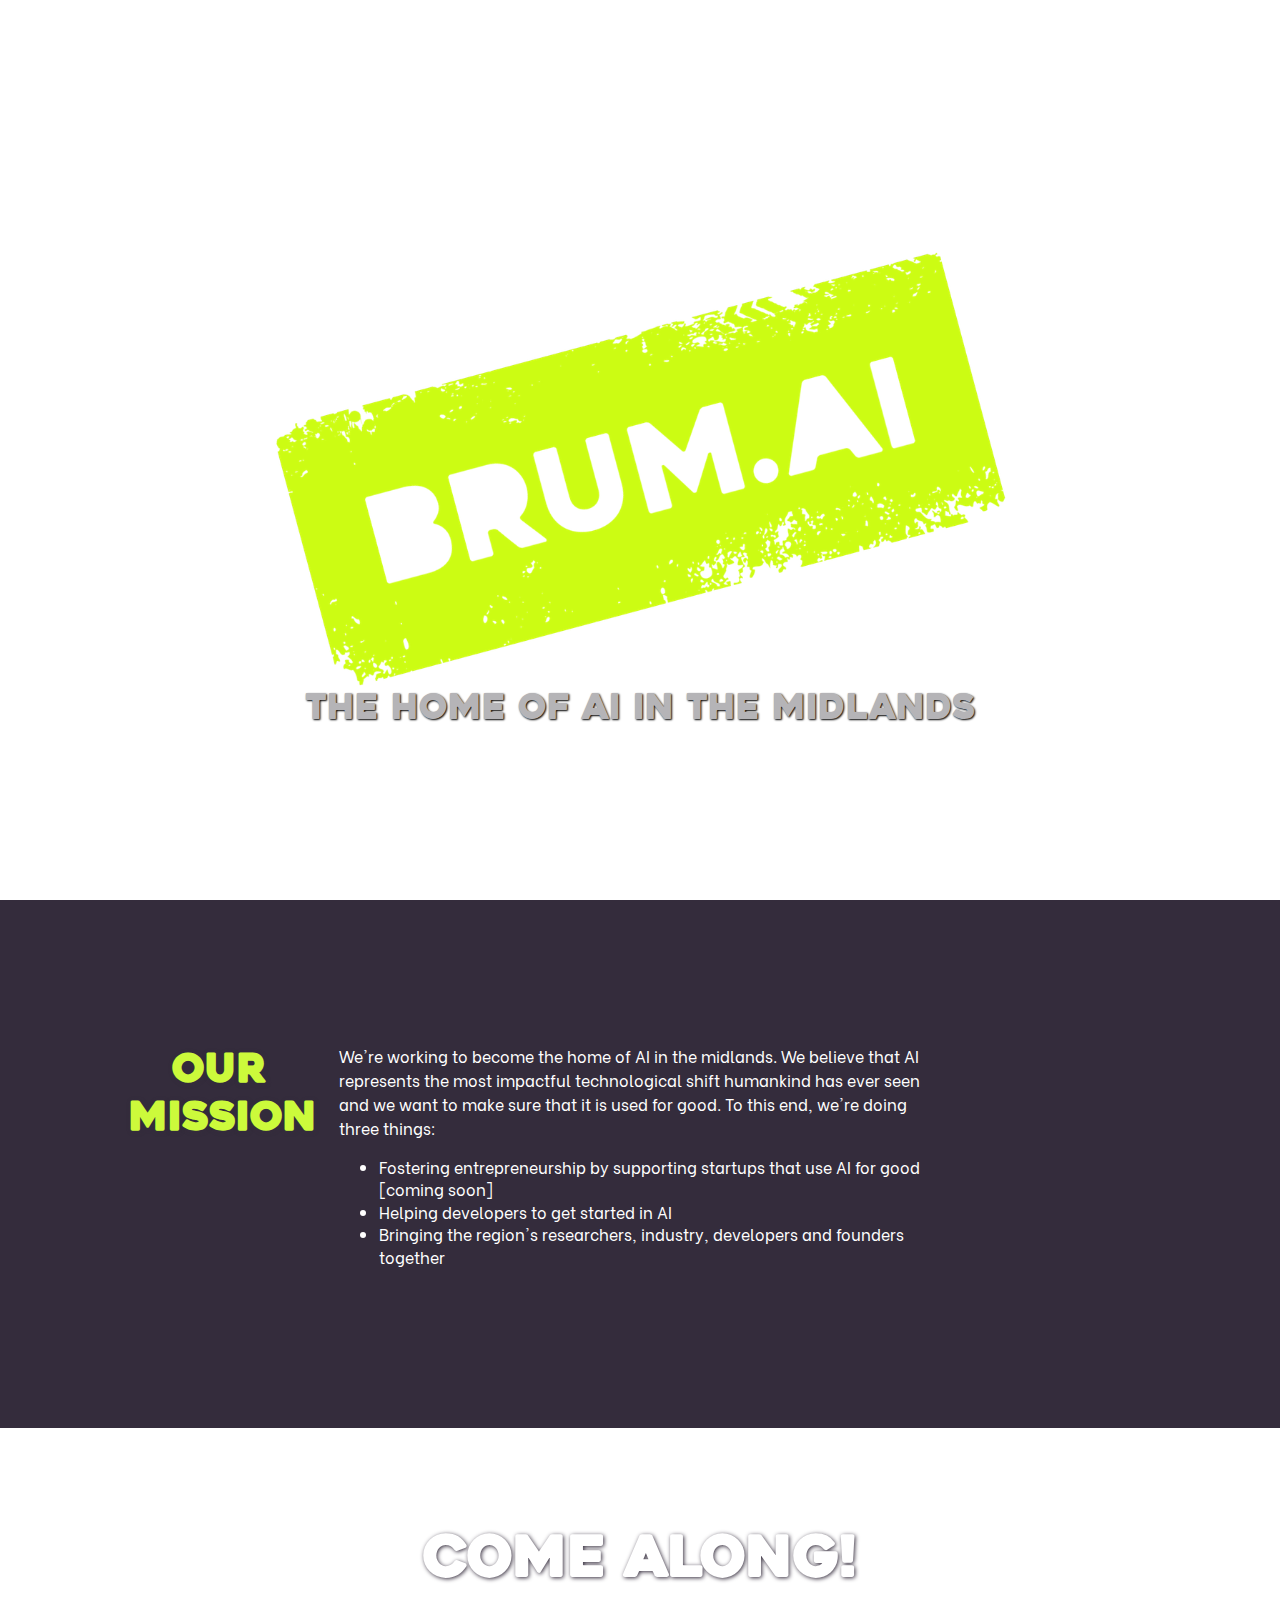
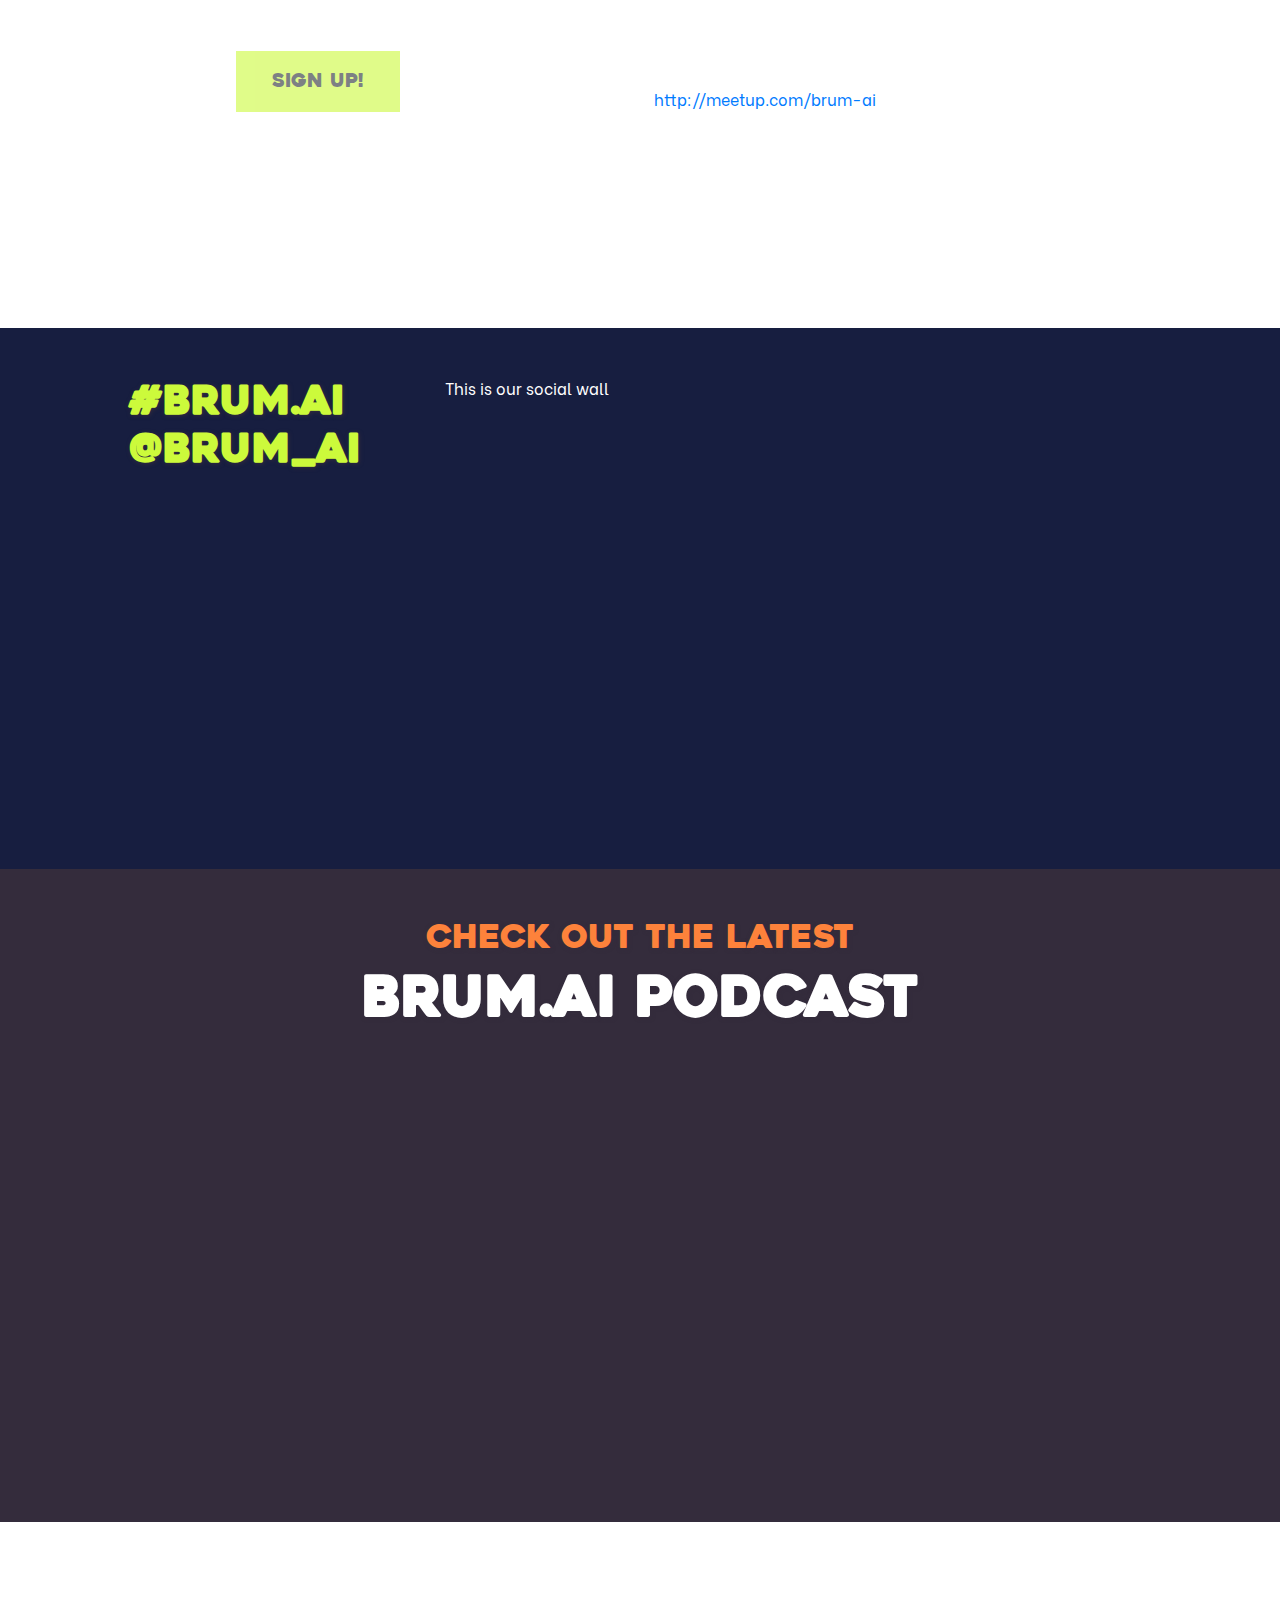
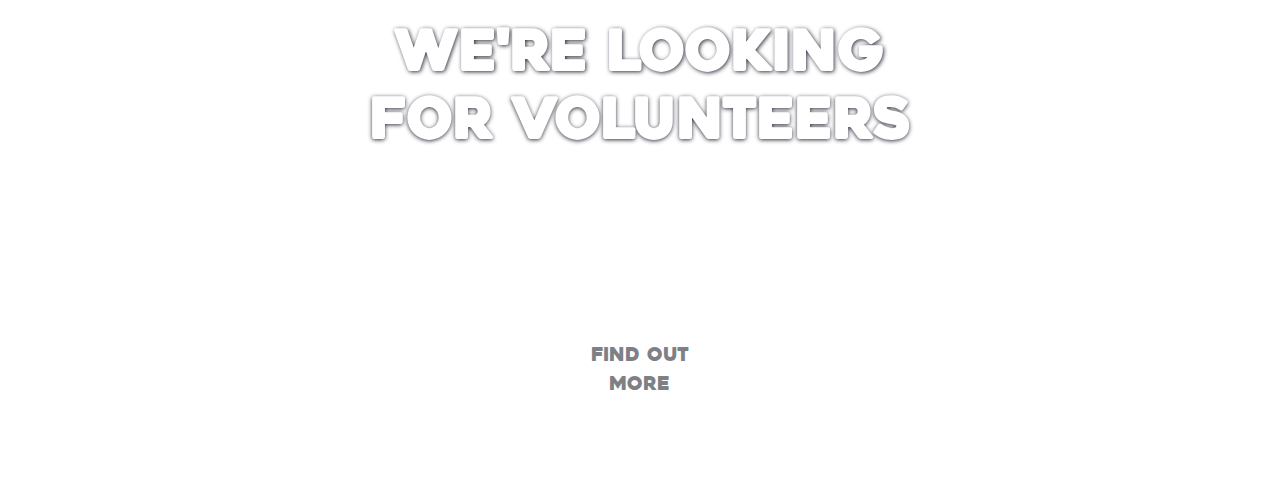
==== commit 0cb40588: "With last commit - forgot to change the index.html - now changed" ====
--- a/brum-ai/index.html
+++ b/brum-ai/index.html
@@ -22,7 +22,7 @@
   <!-- /* Section-1 Header with logo -->
     <div class="view" id="section-1">
         <div class="hero-block">
-            <img src="static/brumai.png" id="logo" alt="BRUM AI Logo Lime Graffiti Stencil">
+            <img src="static/brumai-web.png" id="logo" alt="BRUM AI Logo Lime Graffiti Stencil">
             <div>
               <h1 class="heading heading-gray">THE HOME OF AI IN THE MIDLANDS</h1>
             </div>
@@ -118,8 +118,9 @@
         <div class="row">
            <div class="col-sm-3"><!-- nothing here --></div>
            <div class="col-sm-6 py-5">
-              <iframe src="https://feed.mikle.com/widget/v2/129029/?preloader-text=Loading" height="254px" width="100%" class="fw-iframe" scrolling="no" frameborder="0"></iframe>
-              <!-- Single box <iframe src="https://feed.mikle.com/widget/v2/129029/?preloader-text=Loading" height="326px" width="400px" class="fw-iframe" scrolling="no" frameborder="0"></iframe> -->
+              <!-- iframe - there is also JavaScript option available -->
+               <iframe src="https://feed.mikle.com/widget/v2/130156/?preloader-text=Loading" height="334px" width="100%" class="fw-iframe" scrolling="no" frameborder="0"></iframe>
+
           </div>
           <div class="col-sm-3"><!-- nothing here --></div>
          </div>
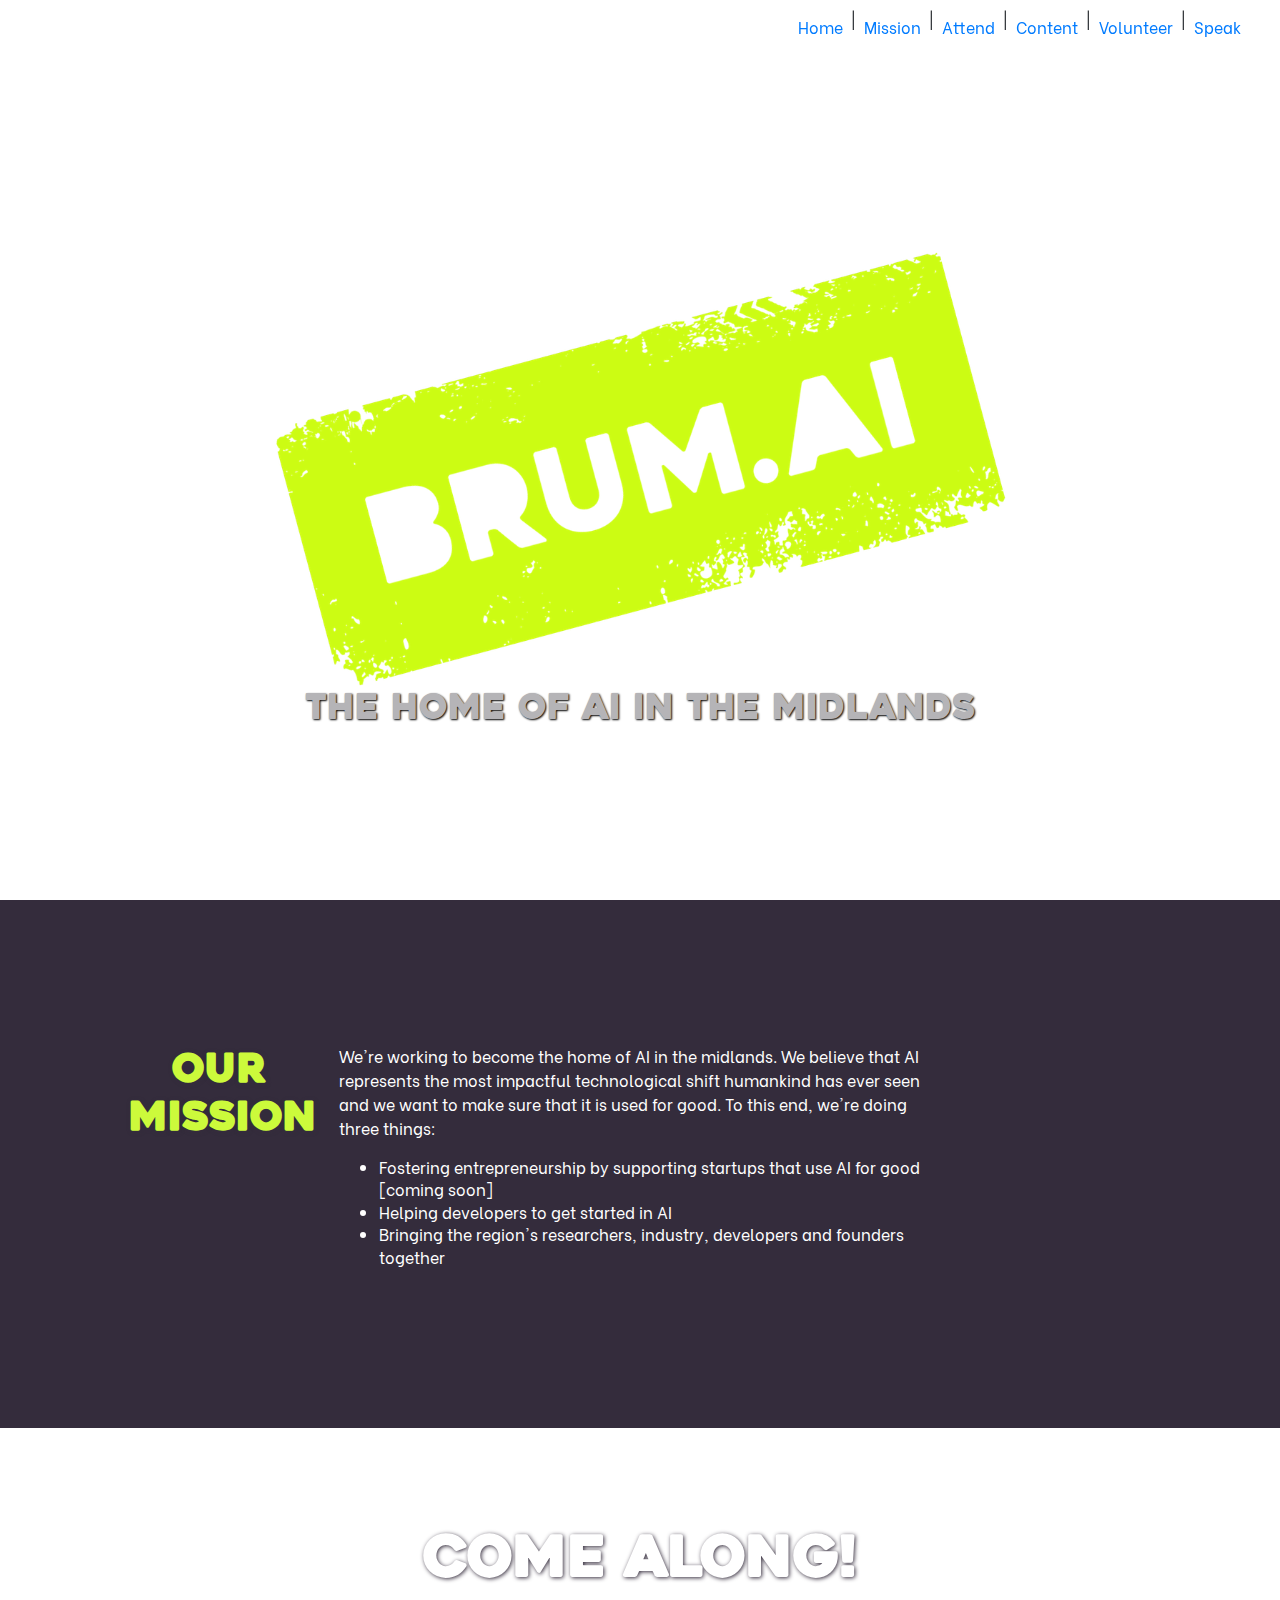
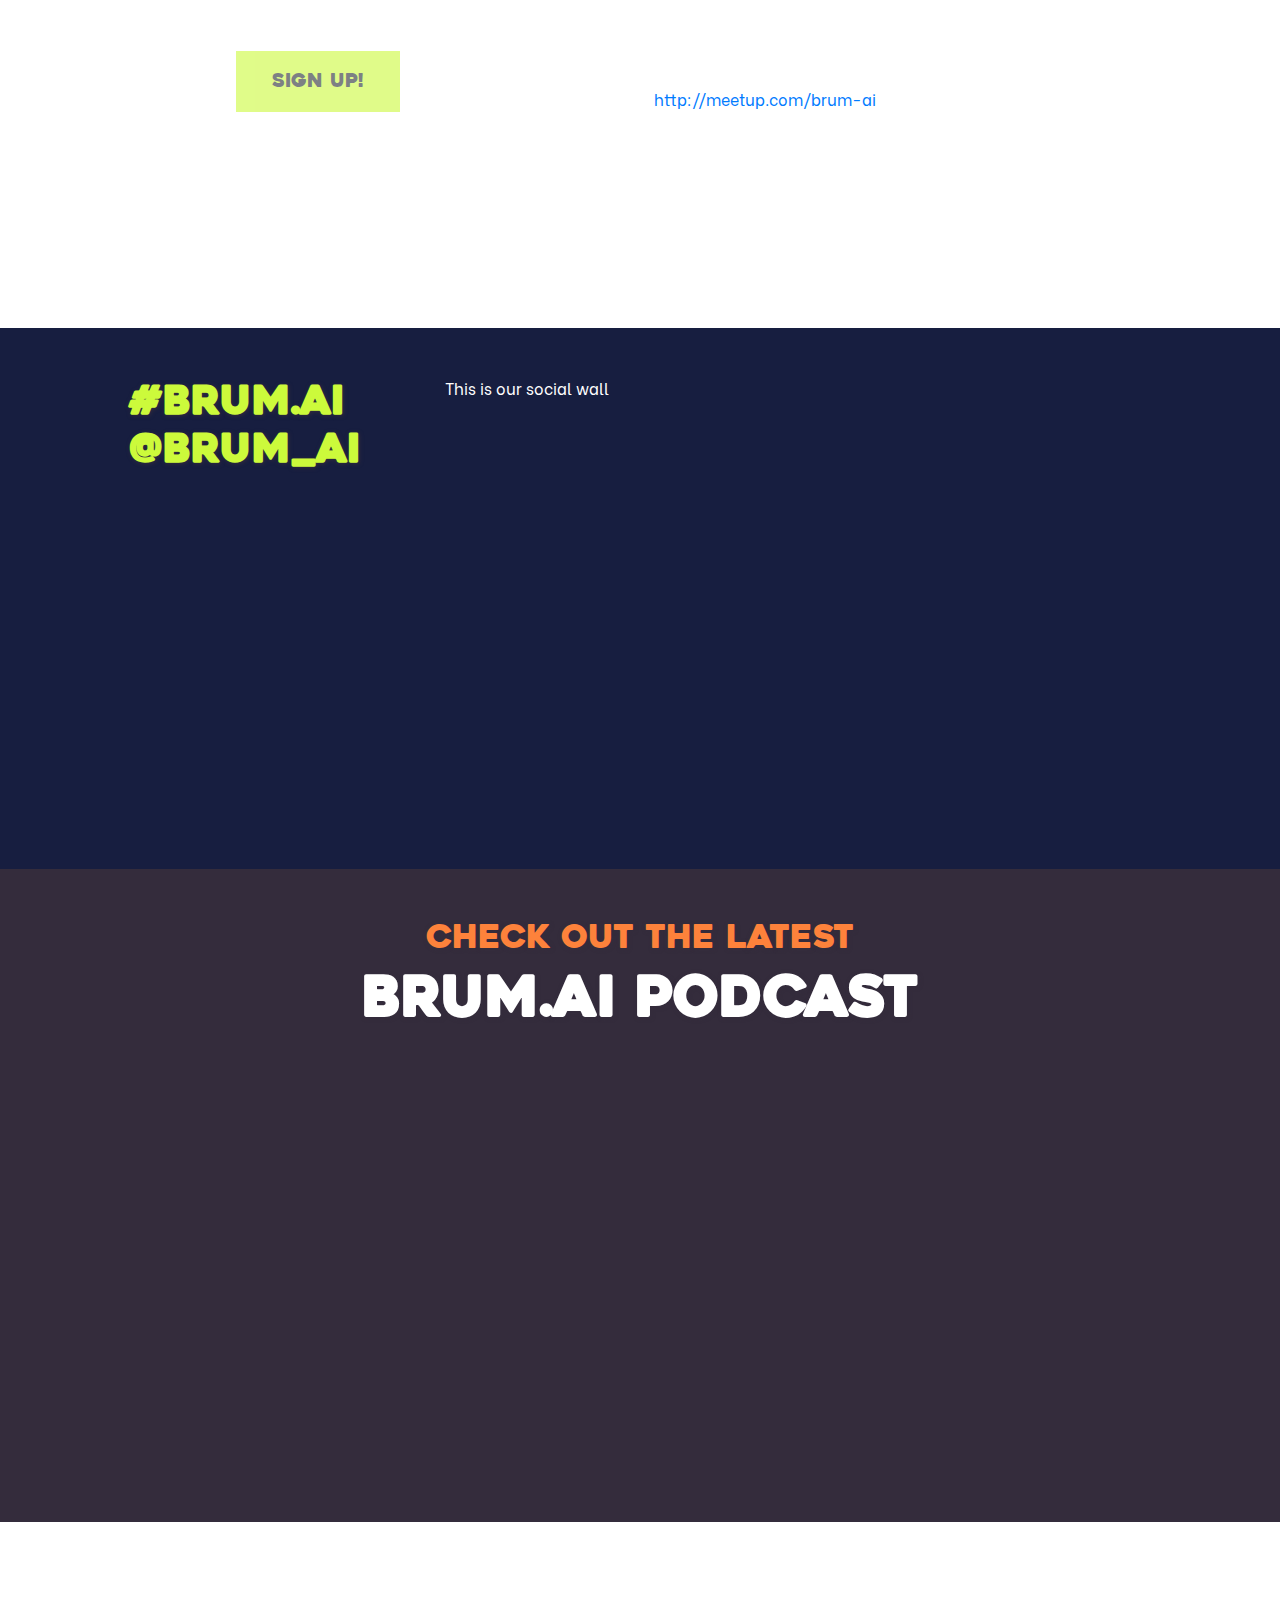
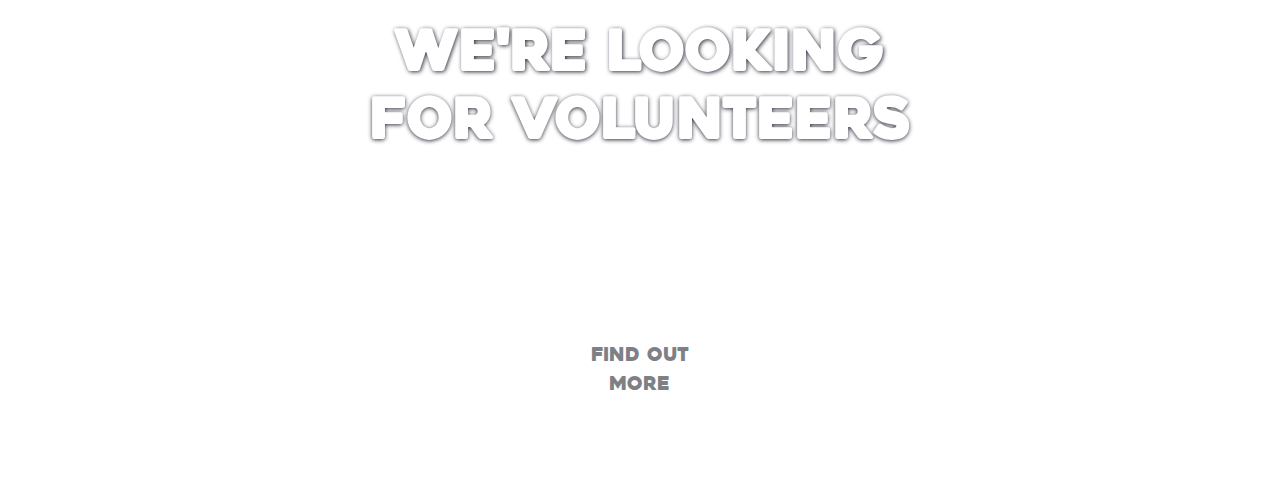
==== commit 7f0f0e9a: "Initiating changes - first batch" ====
--- a/brum-ai/index.html
+++ b/brum-ai/index.html
@@ -21,9 +21,56 @@
 
   <!-- /* Section-1 Header with logo -->
     <div class="view" id="section-1">
+      <!--NAVIGATION-->
+      <nav class="navbar navbar-expand-lg sticky-top d-print" id="topnavbar">
+        <div class="container-fluid">
+          <button class="navbar-toggler" type="button" data-toggle="collapse" data-target="#navbarResponsive">
+            <span class="navbar-toggler-icon"></span>
+          </button>
+          <div class="collapse navbar-collapse" id="navbarResponsive">
+            <ul class="navbar-nav ml-auto">
+              <li class="nav-item">
+                <a class="nav-link" href="#">Home</a>
+              </li>
+              <li class="nav-item">
+                |
+              </li>
+              <li class="nav-item">
+                <a class="nav-link" href="#">Mission</a>
+              </li>
+              <li class="nav-item">
+                |
+              </li>
+              <li class="nav-item">
+                <a class="nav-link" href="#">Attend</a>
+              </li>
+              <li class="nav-item">
+                |
+              </li>
+              <li class="nav-item">
+                <a class="nav-link" href="#">Content</a>
+              </li>
+              <li class="nav-item">
+                |
+              </li>
+              <li class="nav-item">
+                <a class="nav-link" href="#">Volunteer</a>
+              </li>
+              <li class="nav-item">
+                |
+              </li>
+              <li class="nav-item">
+                <a class="nav-link" href="#">Speak</a>
+              </li>
+            </ul>
+          </div>
+        </div>
+      </nav>
+      <!-- HERO TEXT -->
         <div class="hero-block">
             <img src="static/brumai-web.png" id="logo" alt="BRUM AI Logo Lime Graffiti Stencil">
             <div>
+      <!-- SECOND HEADING -->
               <h1 class="heading heading-gray">THE HOME OF AI IN THE MIDLANDS</h1>
             </div>
         </div>
--- a/brum-ai/style.css
+++ b/brum-ai/style.css
@@ -80,7 +80,8 @@
   color: #fd823b /*Orange*/
 }
 
-@media only screen and (max-width: 812px) {
+/* used to be max-width:812px */
+@media only screen and (max-width: 375px) {
   .heading-green {
     font-size: 1.9em;
   }
@@ -159,7 +160,8 @@
    margin-top: 89px;
 }
 
-@media only screen and (max-width: 812px) {
+/* used to be 812px */
+@media only screen and (max-width: 375px) {
   #logo {
   height:213px;
   max-height:213px;
@@ -201,7 +203,7 @@
 
  /* Section-1 Header with logo */
  #section-1 {
-  background-image: /*linear-gradient(rgba(0, 0, 0, 0.5), rgba(0, 0, 0, 0.5)),*/ url("static/section-1.jpg");
+  background-image: /*linear-gradient(rgba(0, 0, 0, 0.5), rgba(0, 0, 0, 0.5)),*/ url("static/section-1web.jpg");
   background-repeat: no-repeat;
   background-size: cover;
   background-position: center;
@@ -212,6 +214,7 @@
 /* Section-2 Our Mission */
 #section-2 {
   background-color: #342C3C;  /* dark blue gray */
+  overflow: hidden;
 }
 
 /* Section-3 Come Along - uses card class bootstrap */
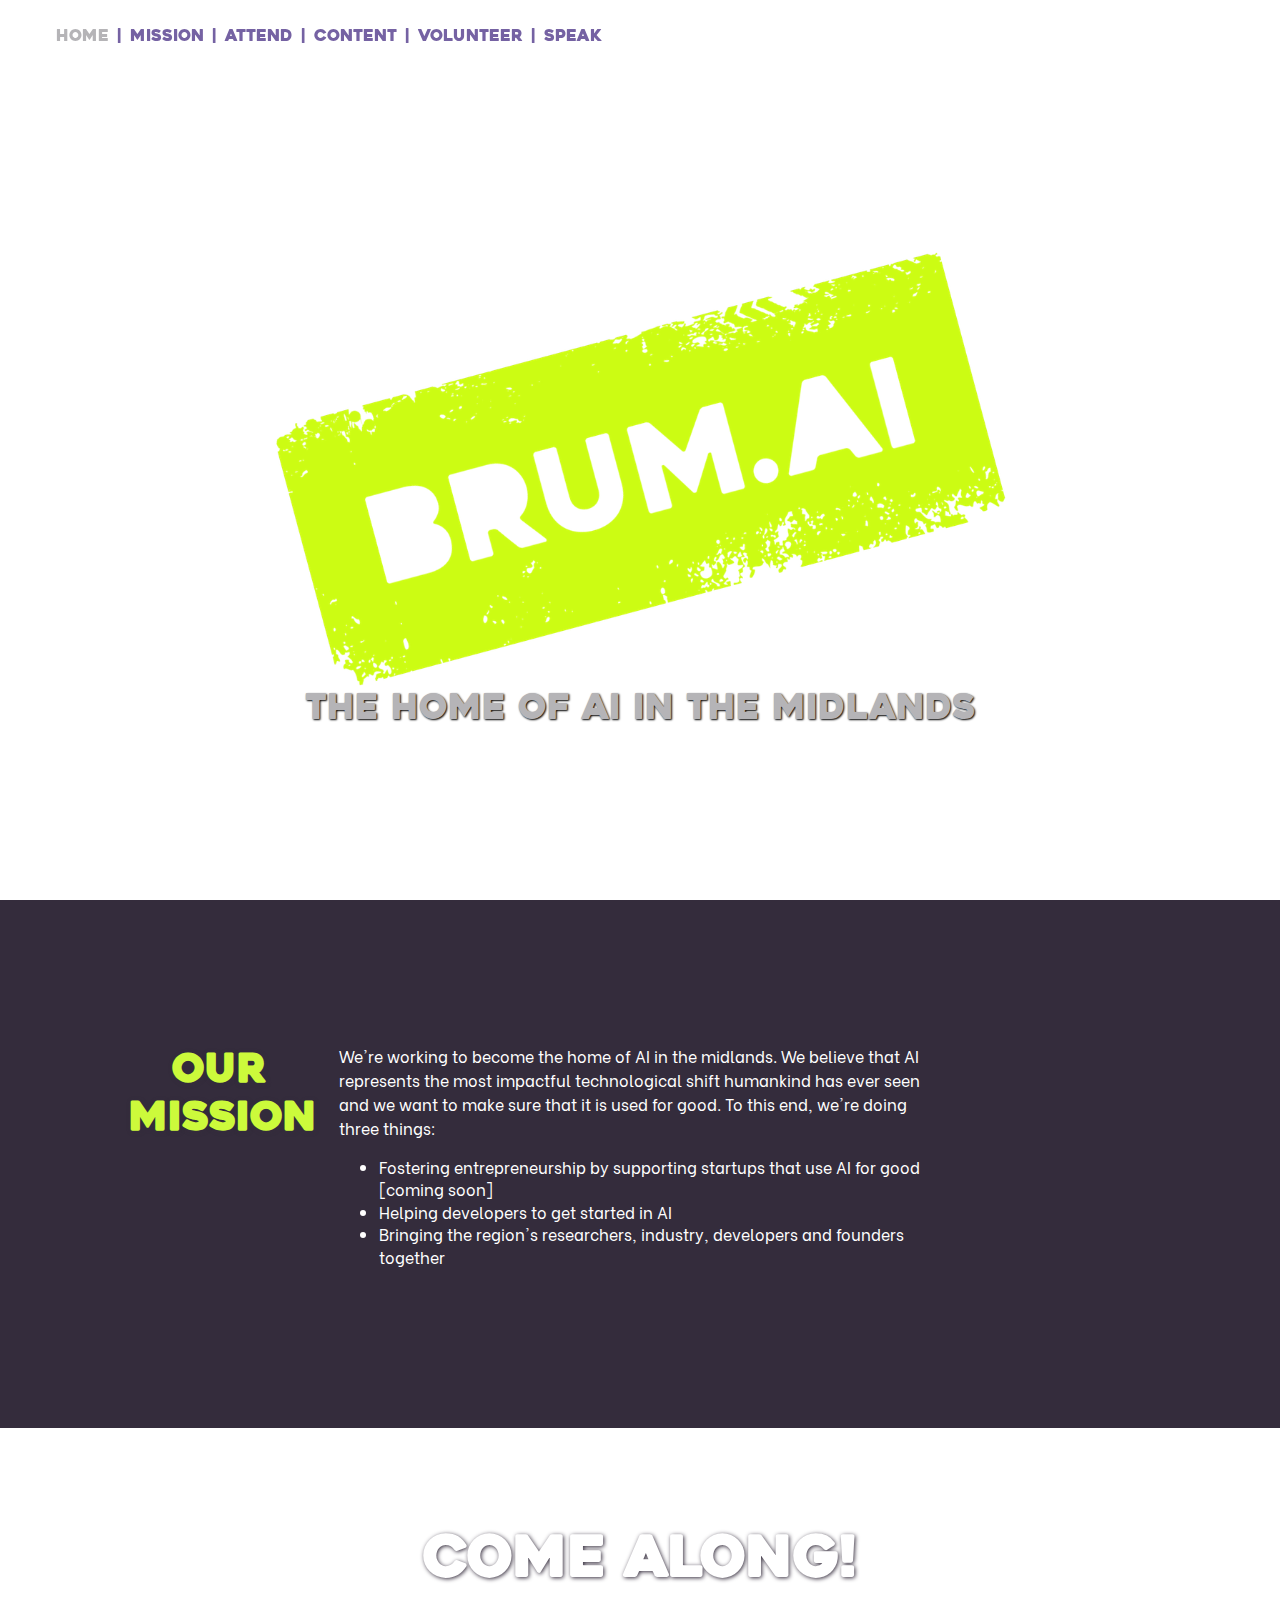
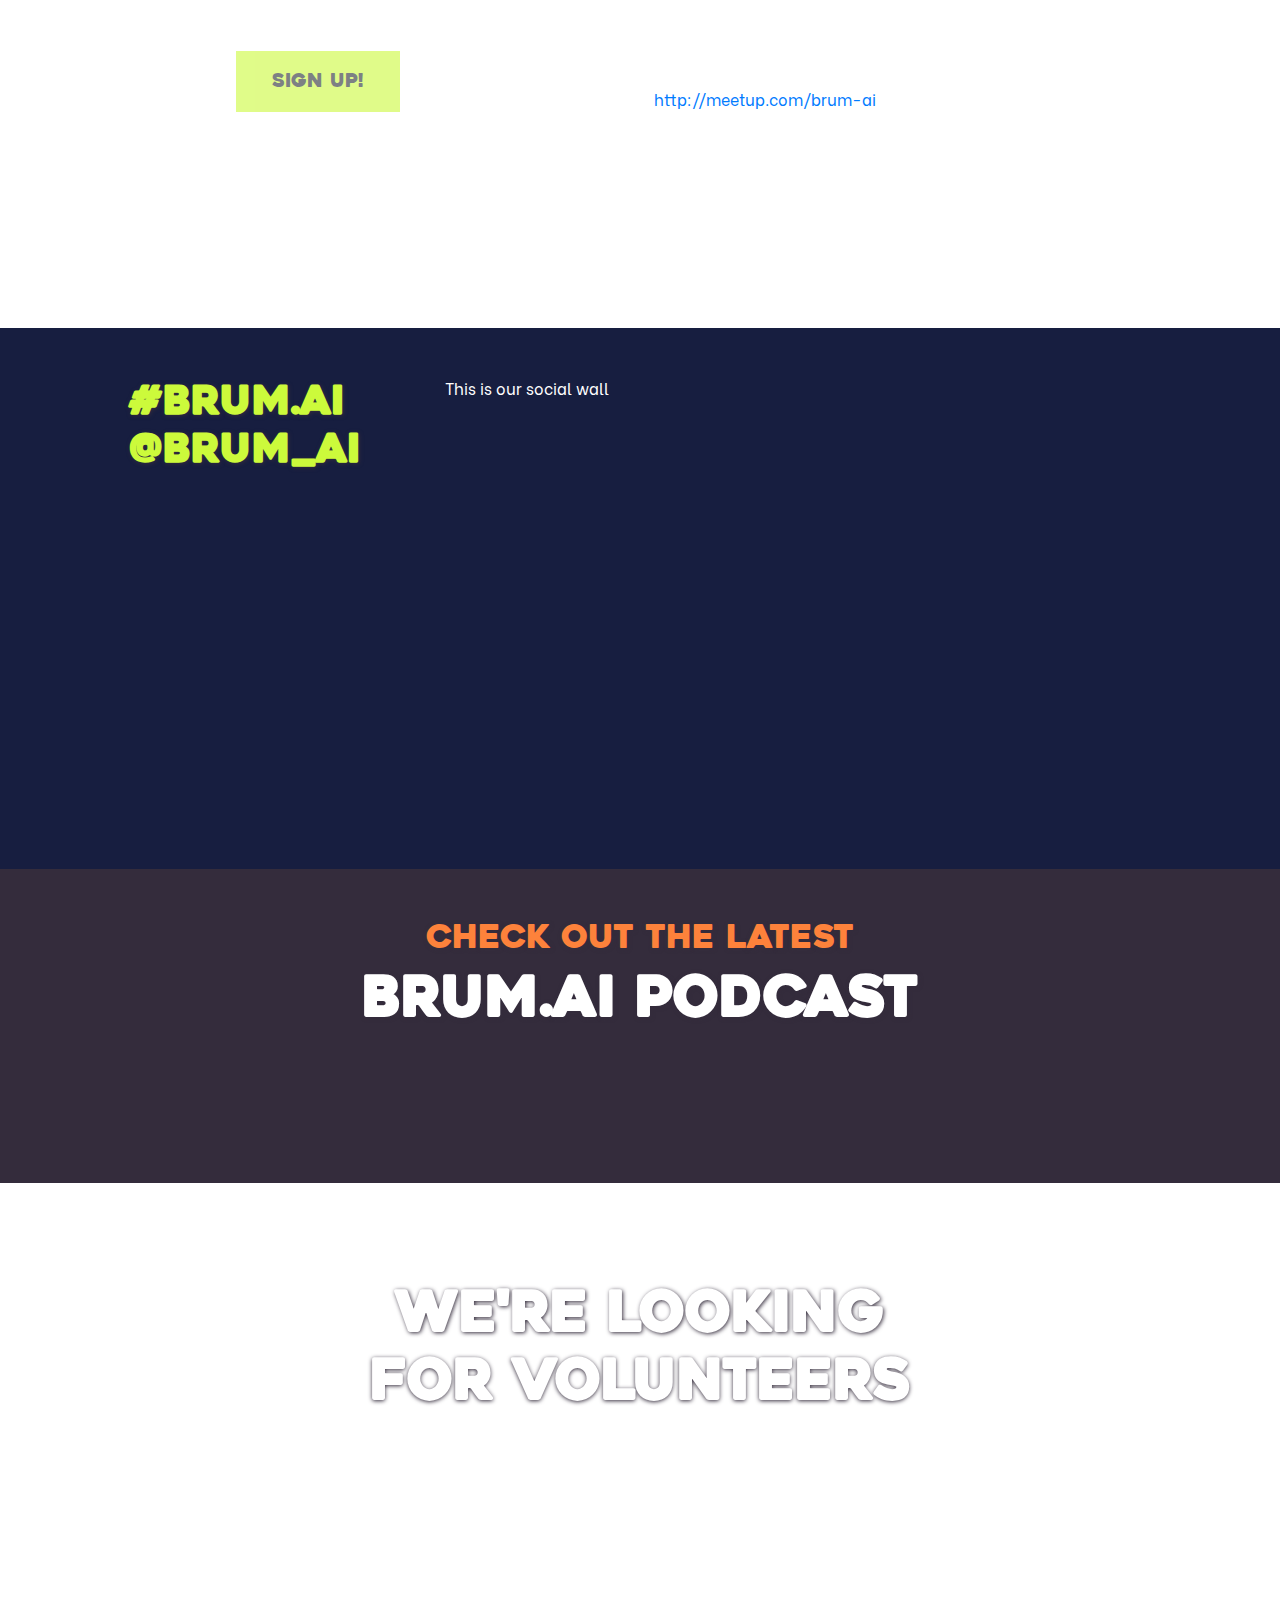
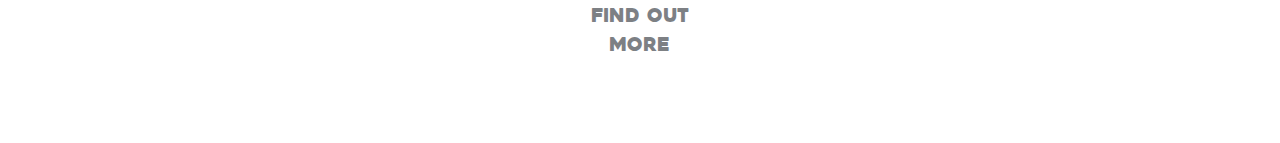
==== commit da64e4d3: "Navbar updated - links and toggle" ====
--- a/brum-ai/index.html
+++ b/brum-ai/index.html
@@ -7,65 +7,47 @@
     <meta name="viewport" content="width=device-width, initial-scale=1">
     <!-- Bootstrap 4 CDN -->
     <!-- Latest compiled and minified CSS -->
-    <link rel="stylesheet" href="https://maxcdn.bootstrapcdn.com/bootstrap/4.4.1/css/bootstrap.min.css">
-    <!-- Latest compiled JavaScript -->
-    <script src="https://maxcdn.bootstrapcdn.com/bootstrap/4.4.1/js/bootstrap.min.js"></script>
+    <link rel="stylesheet" href="https://maxcdn.bootstrapcdn.com/bootstrap/4.5.0/css/bootstrap.min.css">
+    <script src="https://ajax.googleapis.com/ajax/libs/jquery/3.5.1/jquery.min.js"></script>
+    <script src="https://cdnjs.cloudflare.com/ajax/libs/popper.js/1.16.0/umd/popper.min.js"></script>
+    <script src="https://maxcdn.bootstrapcdn.com/bootstrap/4.5.0/js/bootstrap.min.js"></script>
+
     <!-- Our internal CSS sheet last -->
     <link rel="stylesheet" type="text/css" href="style.css">
     <title> BRUM AI </title>
   </head>
-
   <body>
 
+  <!-- /* Section-1 Header -->
+    <div class="view" id="section-1">
+      <!--NAVIGATION-->
+      <nav id="topnavbar" class="navbar sticky-top navbar-expand-md navbar-dark ustify-content-center">
+        <!-- Navbar Brand -->
+        <a class="navbar-brand" href="#"></a>
+        <!-- Toggler/collapsibe Button -->
+        <button class="navbar-toggler" type="button" data-toggle="collapse" data-target="#brumai-navbar">
+        <span class="navbar-toggler-icon"></span>
+        </button>
+
+          <!-- Navbar links -->
+          <div class="collapse navbar-collapse" id="brumai-navbar">
+          <ul class="navbar-nav">
+            <li class="nav-item"><a href="#" class="nav-link active">Home <span class="sr-only">(current)</span></a></li>
+            <li class="navbar-separator d-none d-md-block">|</li>
+            <li class="nav-item"><a href="#section-2" class="nav-link">Mission</a></li>
+            <li class="navbar-separator d-none d-md-block">|</li>
+            <li class="nav-item"><a href="#section-3" class="nav-link">Attend</a></li>
+            <li class="navbar-separator d-none d-md-block">|</li>
+            <li class="nav-item"><a href="#section-4" class="nav-link">Content</a></li>
+            <li class="navbar-separator d-none d-md-block">|</li>
+            <li class="nav-item"><a href="#section-6" class="nav-link">Volunteer</a></li>
+            <li class="navbar-separator d-none d-md-block">|</li>
+            <li class="nav-item"><a href="#section-6" class="nav-link">Speak</a></li>
+          </ul>
+        </div>
+      </nav>
 
 
-  <!-- /* Section-1 Header with logo -->
-    <div class="view" id="section-1">
-      <!--NAVIGATION-->
-      <nav class="navbar navbar-expand-lg sticky-top d-print" id="topnavbar">
-        <div class="container-fluid">
-          <button class="navbar-toggler" type="button" data-toggle="collapse" data-target="#navbarResponsive">
-            <span class="navbar-toggler-icon"></span>
-          </button>
-          <div class="collapse navbar-collapse" id="navbarResponsive">
-            <ul class="navbar-nav ml-auto">
-              <li class="nav-item">
-                <a class="nav-link" href="#">Home</a>
-              </li>
-              <li class="nav-item">
-                |
-              </li>
-              <li class="nav-item">
-                <a class="nav-link" href="#">Mission</a>
-              </li>
-              <li class="nav-item">
-                |
-              </li>
-              <li class="nav-item">
-                <a class="nav-link" href="#">Attend</a>
-              </li>
-              <li class="nav-item">
-                |
-              </li>
-              <li class="nav-item">
-                <a class="nav-link" href="#">Content</a>
-              </li>
-              <li class="nav-item">
-                |
-              </li>
-              <li class="nav-item">
-                <a class="nav-link" href="#">Volunteer</a>
-              </li>
-              <li class="nav-item">
-                |
-              </li>
-              <li class="nav-item">
-                <a class="nav-link" href="#">Speak</a>
-              </li>
-            </ul>
-          </div>
-        </div>
-      </nav>
       <!-- HERO TEXT -->
         <div class="hero-block">
             <img src="static/brumai-web.png" id="logo" alt="BRUM AI Logo Lime Graffiti Stencil">
@@ -77,10 +59,9 @@
       </div>
 
     <!-- /* Section-2 Our Mission */ -->
-    <div id="section-2" class="container-fluid text-white align-items-center py-5 px-4">
-
+    <section id="section-2">
+    <div class="container-fluid text-white align-items-center py-5 px-4">
       <div class="row py-5"></div>
-
       <div class="row">
        <div class="col-sm-1"></div>
        <div class="col-sm-2">
@@ -96,15 +77,14 @@
        </div>
        <div class="col-sm-2"></div>
      </div>
-
-
      <div class="row py-5"></div>
-
     </div>
+  </section>
 
 
     <!-- /* Section-3 Come Along */ -->
-    <div id="section-3" class="container-fluid text-white align-items-center py-5 px-4">
+    <section id="section-3">
+    <div class="container-fluid text-white align-items-center py-5 px-4">
 
       <div class="row py-5">
          <div class="col-sm-2"><!-- nothing here --></div>
@@ -126,8 +106,8 @@
            </div>
          <div class="col-sm-2"><!-- nothing here --></div>
        </div>
-
     </div>
+  </section>
 
 
 
@@ -165,9 +145,10 @@
         <div class="row">
            <div class="col-sm-3"><!-- nothing here --></div>
            <div class="col-sm-6 py-5">
-              <!-- iframe - there is also JavaScript option available -->
-               <iframe src="https://feed.mikle.com/widget/v2/130156/?preloader-text=Loading" height="334px" width="100%" class="fw-iframe" scrolling="no" frameborder="0"></iframe>
-
+              <!-- new widget -->
+             <!-- start feedwind code -->
+             <script type="text/javascript" src="https://feed.mikle.com/js/fw-loader.js" preloader-text="Loading" data-fw-param="131447/"></script>
+             <!-- end feedwind code -->
           </div>
           <div class="col-sm-3"><!-- nothing here --></div>
          </div>
--- a/brum-ai/style.css
+++ b/brum-ai/style.css
@@ -5,8 +5,7 @@
 -- Designer Kylie Lee
 -- URL https://www.behance.net/kydsnr | https://kydsnr.com/ | https://www.behance.net/gallery/89957149/BrumAI-Branding
 -- Coding versions
--- Code v1.0 Atanas Kozarev github.com/ultraasi-atanas | Date April 2020
--- Code v1.2 TBC
+-- Code v1.0 Atanas Kozarev github.com/ultraasi-atanas | Date July 2020
  */
 
 
@@ -33,7 +32,6 @@
 @font-face {
   font-family: BrumAI-text;
   src: url(static/bevietnam-regular.ttf);
-
 }
 
 @font-face {
@@ -80,33 +78,6 @@
   color: #fd823b /*Orange*/
 }
 
-/* used to be max-width:812px */
-@media only screen and (max-width: 375px) {
-  .heading-green {
-    font-size: 1.9em;
-  }
-
-  .heading-white {
-    font-size: 1.9em;
-  }
-
-  .heading-gray {
-    font-size: 1.3em;
-  }
-
-  .heading-orange {
-    font-size: 1.2em;
-  }
-}
-
-/* bullet styles */
-li {
-  line-height: 1.4;
-}
-
-ul li {
-  list-style-image: url("static/bullet.png");
-}
 
 /* Buttons */
 .button {
@@ -132,7 +103,6 @@
 .b-YellowGreen {
     background-color: #ccfa3b; /* Button Background color - Yellow Green */
     padding: 16px 36px;
-
 }
 
 .b-White {
@@ -142,7 +112,6 @@
 .button:hover {
   opacity: 1
 }
-
 
 /* Logo and Logotext */
 .hero-block {
@@ -160,46 +129,6 @@
    margin-top: 89px;
 }
 
-/* used to be 812px */
-@media only screen and (max-width: 375px) {
-  #logo {
-  height:213px;
-  max-height:213px;
-  margin-top: 89px;
-  }
-}
-
-/* #logo-text-div {
-  height:433px;
-  max-height:433px;
-}
-
-@media only screen and (max-height: 768px) {
-  #logo-text-div {
-    height:213px;
-    max-height:213px;
-  }
-} */
-
-/* iPad :: min-values in media rule */
-@media only screen and (min-width:765px) and (min-height:1023px) {
-  #logo {
-    height:433px;
-    max-height:433px;
-    margin-top: 89px;
-  }
-
-  #logo-text-div {
-    height:433px;
-    max-height:433px;
-  }
-
-  .heading-gray {
-    font-size: 2.2em;
-    color: #b5b4b7; /*Gray*/
-    text-shadow: 3px 3px 3px black;
-  }
-}
 
  /* Section-1 Header with logo */
  #section-1 {
@@ -208,13 +137,51 @@
   background-size: cover;
   background-position: center;
   position: relative;
-
+ }
+
+ /* Navigation within Section 1 */
+ #topnavbar {
+ min-height: 4.5rem;
+ transition: 0.4s; /* Adds a transition effect when the padding is decreased */
+ }
+
+#topnavbar a {
+  color: #7562A3; /* light violet  */
+  font-size: 1.0em;
+  font-weight: 100; /* a lighter font */
+  font-family: BrumAI-headings;
+  padding: 0em 0.5em;
+}
+
+#topnavbar a:hover {
+  color: #b5b4b7; /* Gray */
+}
+
+#topnavbar .active {
+  color: #b5b4b7;
+}
+
+ /* add space between links in navbar  */
+ .navbar-separator {
+ color: #7562A3; /* light violet  */
+ font-size: 1.0em;
+ font-weight: 100; /* a lighter font */
+ font-family: BrumAI-headings;
  }
 
 /* Section-2 Our Mission */
 #section-2 {
   background-color: #342C3C;  /* dark blue gray */
   overflow: hidden;
+}
+
+/* bullet styles */
+#section-2 li {
+  line-height: 1.4;
+}
+
+#section-2 ul li {
+  list-style-image: url("static/bullet.png");
 }
 
 /* Section-3 Come Along - uses card class bootstrap */
@@ -242,3 +209,50 @@
   background-size: cover;
   background-position: center;
 }
+
+
+@media only screen and (max-width: 375px) {
+  .heading-green {
+    font-size: 1.9em;
+  }
+
+  .heading-white {
+    font-size: 1.9em;
+  }
+
+  .heading-gray {
+    font-size: 1.3em;
+  }
+
+  .heading-orange {
+    font-size: 1.2em;
+  }
+}
+
+@media only screen and (max-width: 812px) {
+  #logo {
+  height:213px;
+  max-height:213px;
+  margin-top: 89px;
+  }
+}
+
+/* iPad :: min-values in media rule */
+@media only screen and (min-width:765px) and (min-height:1023px) {
+  #logo {
+    height:433px;
+    max-height:433px;
+    margin-top: 89px;
+  }
+
+  #logo-text-div {
+    height:433px;
+    max-height:433px;
+  }
+
+  .heading-gray {
+    font-size: 2.2em;
+    color: #b5b4b7; /*Gray*/
+    text-shadow: 3px 3px 3px black;
+  }
+}
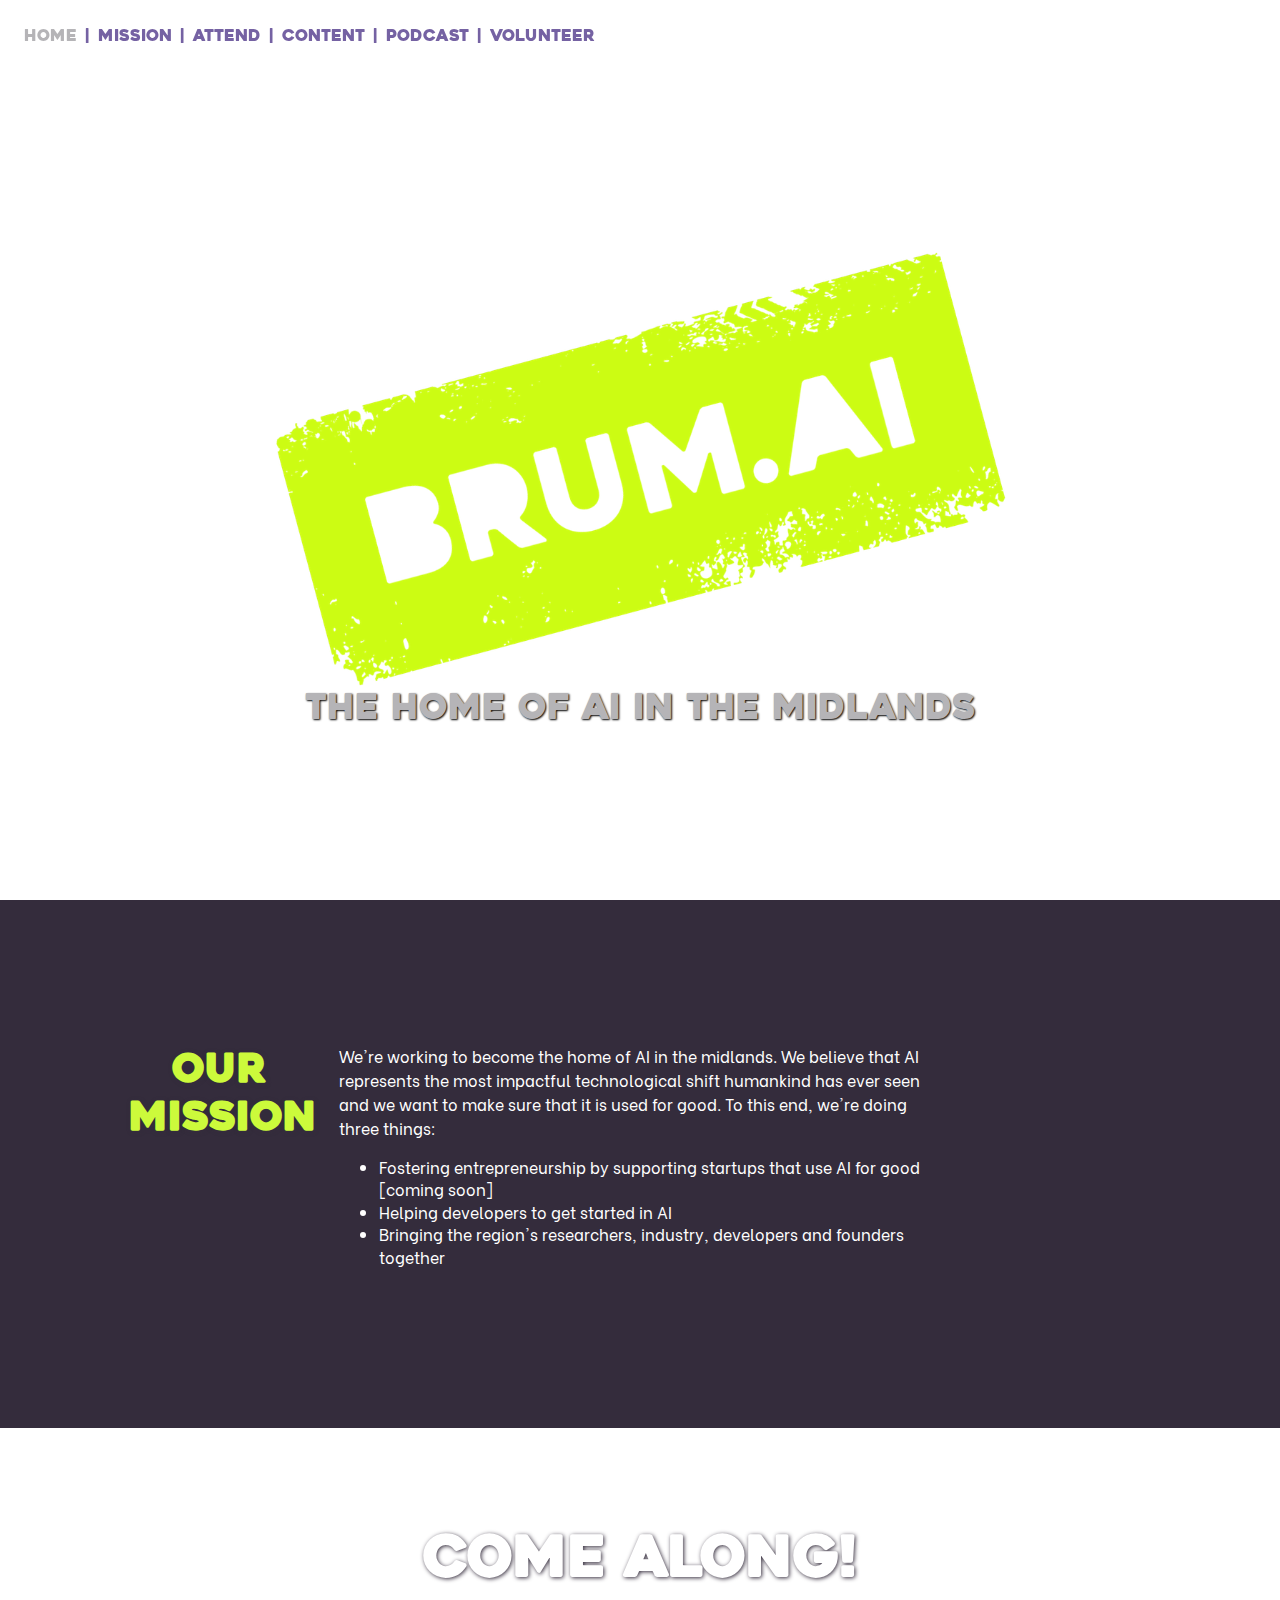
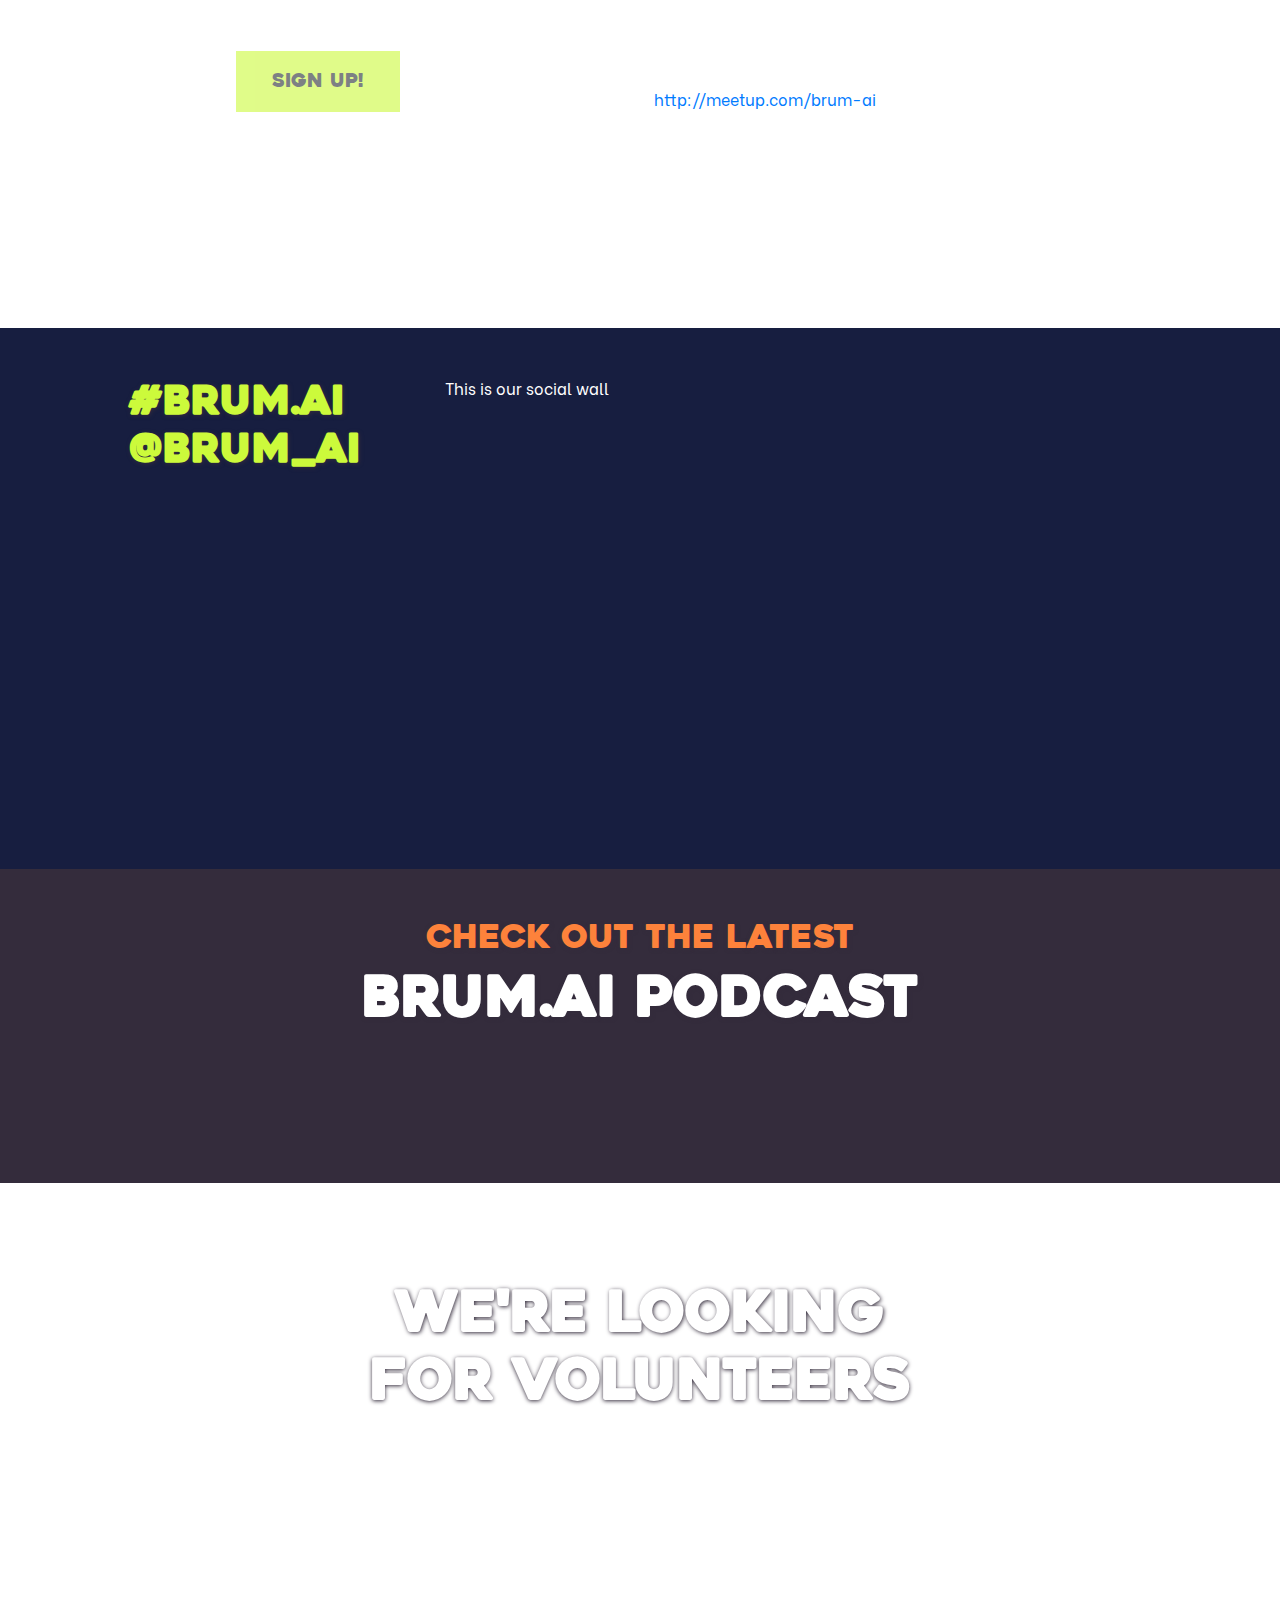
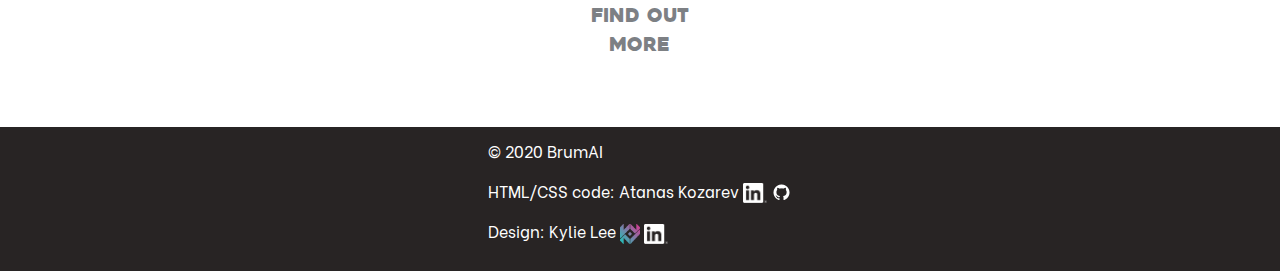
==== commit 509acd6b: "Footer v1.0 added" ====
--- a/brum-ai/index.html
+++ b/brum-ai/index.html
@@ -14,7 +14,7 @@
 
     <!-- Our internal CSS sheet last -->
     <link rel="stylesheet" type="text/css" href="style.css">
-    <title> BRUM AI </title>
+    <title>Brum AI - The Home of AI in the Midlands</title>
   </head>
   <body>
 
@@ -23,7 +23,7 @@
       <!--NAVIGATION-->
       <nav id="topnavbar" class="navbar sticky-top navbar-expand-md navbar-dark ustify-content-center">
         <!-- Navbar Brand -->
-        <a class="navbar-brand" href="#"></a>
+        <!-- <a class="navbar-brand" href="#"></a> -->
         <!-- Toggler/collapsibe Button -->
         <button class="navbar-toggler" type="button" data-toggle="collapse" data-target="#brumai-navbar">
         <span class="navbar-toggler-icon"></span>
@@ -40,9 +40,9 @@
             <li class="navbar-separator d-none d-md-block">|</li>
             <li class="nav-item"><a href="#section-4" class="nav-link">Content</a></li>
             <li class="navbar-separator d-none d-md-block">|</li>
+            <li class="nav-item"><a href="#section-5" class="nav-link">Podcast</a></li>
+            <li class="navbar-separator d-none d-md-block">|</li>
             <li class="nav-item"><a href="#section-6" class="nav-link">Volunteer</a></li>
-            <li class="navbar-separator d-none d-md-block">|</li>
-            <li class="nav-item"><a href="#section-6" class="nav-link">Speak</a></li>
           </ul>
         </div>
       </nav>
@@ -112,8 +112,8 @@
 
 
     <!-- /* Section-4 Social Wall Walls.io */ -->
-    <div id="section-4" class="container-fluid py-5 px-4 text-white" >
-
+    <section id="section-4">
+    <div class="container-fluid py-5 px-4 text-white" >
       <div class="row">
        <div class="col-sm-1"><!-- nothing here --></div>
        <div class="col-sm-2" id="mission-div">
@@ -127,12 +127,12 @@
         <iframe allowfullscreen id="wallsio-iframe" src="https://walls.io/b6ayu?nobackground=1&amp;show_header=0&amp;scrollable=0&amp;initial_posts=4" style="border:0;height:400px;width:80%" title="My social wall"></iframe>
        </div>
       </div>
-
-    </div>
+    </div>
+  </section>
 
     <!-- /* Section-5 Podcast */ -->
-    <div id="section-5" class="container-fluid text-white align-items-center py-5 px-4">
-
+    <section id="section-5">
+    <div class="container-fluid text-white align-items-center py-5 px-4">
         <div class="row">
            <div class="col-sm-2"><!-- nothing here --></div>
            <div class="col-sm-8">
@@ -158,11 +158,12 @@
            <div class="col-sm-2"><!-- nothing here --></div>
           <div class="col-sm-5"><!-- nothing here --></div>
         </div>
-
-    </div>
+    </div>
+  </section>
 
     <!-- Section-6 Volunteers */ -->
-    <div id="section-6" class="container-fluid text-white align-items-center py-5 px-4">
+    <section id="section-6">
+      <div class="container-fluid text-white align-items-center py-5 px-4">
 
       <div class="row">
          <div class="col-sm-3"><!-- nothing here --></div>
@@ -183,17 +184,33 @@
       <div class="row">
          <div class="col-sm-5"><!-- nothing here --></div>
          <div class="col-sm-2">
-          <p><button class="button b-White">FIND OUT MORE</button></p>
+          <button class="button b-White">FIND OUT MORE</button>
         </div>
         <div class="col-sm-5"><!-- nothing here --></div>
       </div>
-
-    </div>
-
-
-<!-- testing area below-->
-
-
-
-  </body>
-</html>
+    </div>
+  </section>
+  <!-- FOOTER -->
+  <footer id="footer" class="footer-class">
+    <div>
+      <p>© 2020 BrumAI</p> 
+      <p>HTML/CSS code: Atanas Kozarev 
+        <a href="https://www.linkedin.com/in/kozarev/" target="_blank">
+          <img class="footer-icon" src="static/li-bug-white.png" alt="linkedin Logo">
+        </a>
+        <a href="https://github.com/ultraasi-atanas" target="_blank">
+          <img class="footer-icon" src="static/github-logo.png" alt="github logo">
+        </a>
+      </p>
+      </p>Design: Kylie Lee 
+        <a href="https://kydsnr.com/" target="_blank">
+          <img class="footer-icon" src="static/kydsnr.png" alt="kydsnr logo">
+        </a>
+        <a href="https://www.linkedin.com/in/kydsnr" target="_blank">
+          <img class="footer-icon" src="static/li-bug-white.png" alt="linkedin Logo">
+        </a>
+      </p>
+    </div>
+  </footer>
+</body>
+</html>--- a/brum-ai/style.css
+++ b/brum-ai/style.css
@@ -1,11 +1,5 @@
 
 /* BRUM.AI
--- PROJECT BRUM.AI details
--- URL https://brum.ai
--- Designer Kylie Lee
--- URL https://www.behance.net/kydsnr | https://kydsnr.com/ | https://www.behance.net/gallery/89957149/BrumAI-Branding
--- Coding versions
--- Code v1.0 Atanas Kozarev github.com/ultraasi-atanas | Date July 2020
  */
 
 
@@ -132,7 +126,7 @@
 
  /* Section-1 Header with logo */
  #section-1 {
-  background-image: /*linear-gradient(rgba(0, 0, 0, 0.5), rgba(0, 0, 0, 0.5)),*/ url("static/section-1web.jpg");
+  background-image: /*linear-gradient(rgba(0, 0, 0, 0.5), rgba(0, 0, 0, 0.5)),*/ url("static/section-1.jpg");
   background-repeat: no-repeat;
   background-size: cover;
   background-position: center;
@@ -186,7 +180,7 @@
 
 /* Section-3 Come Along - uses card class bootstrap */
 #section-3 {
-  background-image: url('static/section-3.png');
+  background-image: url('static/section-3.jpg');
   background-repeat: no-repeat;
   background-size: cover;
   background-position: center;
@@ -204,12 +198,28 @@
 }
 /* Section-6 Volunteers */
 #section-6 {
-  background-image: url('static/section-6.png');
+  background-image: url('static/section-6.jpg');
   background-repeat: no-repeat;
   background-size: cover;
   background-position: center;
 }
-
+/* Footer Section */
+.footer-class {
+    width: 100%;
+    height: 9rem;
+    background: #282424 none repeat scroll 0% 0%;
+    display: flex;
+    -moz-box-pack: center;
+    justify-content: center;
+    -moz-box-align: center;
+    align-items: center;
+    color: #FFFFFF;
+    padding-left: 15px;
+    padding-right: 15px;
+}
+.footer-icon {
+  height: 20px;
+}
 
 @media only screen and (max-width: 375px) {
   .heading-green {
